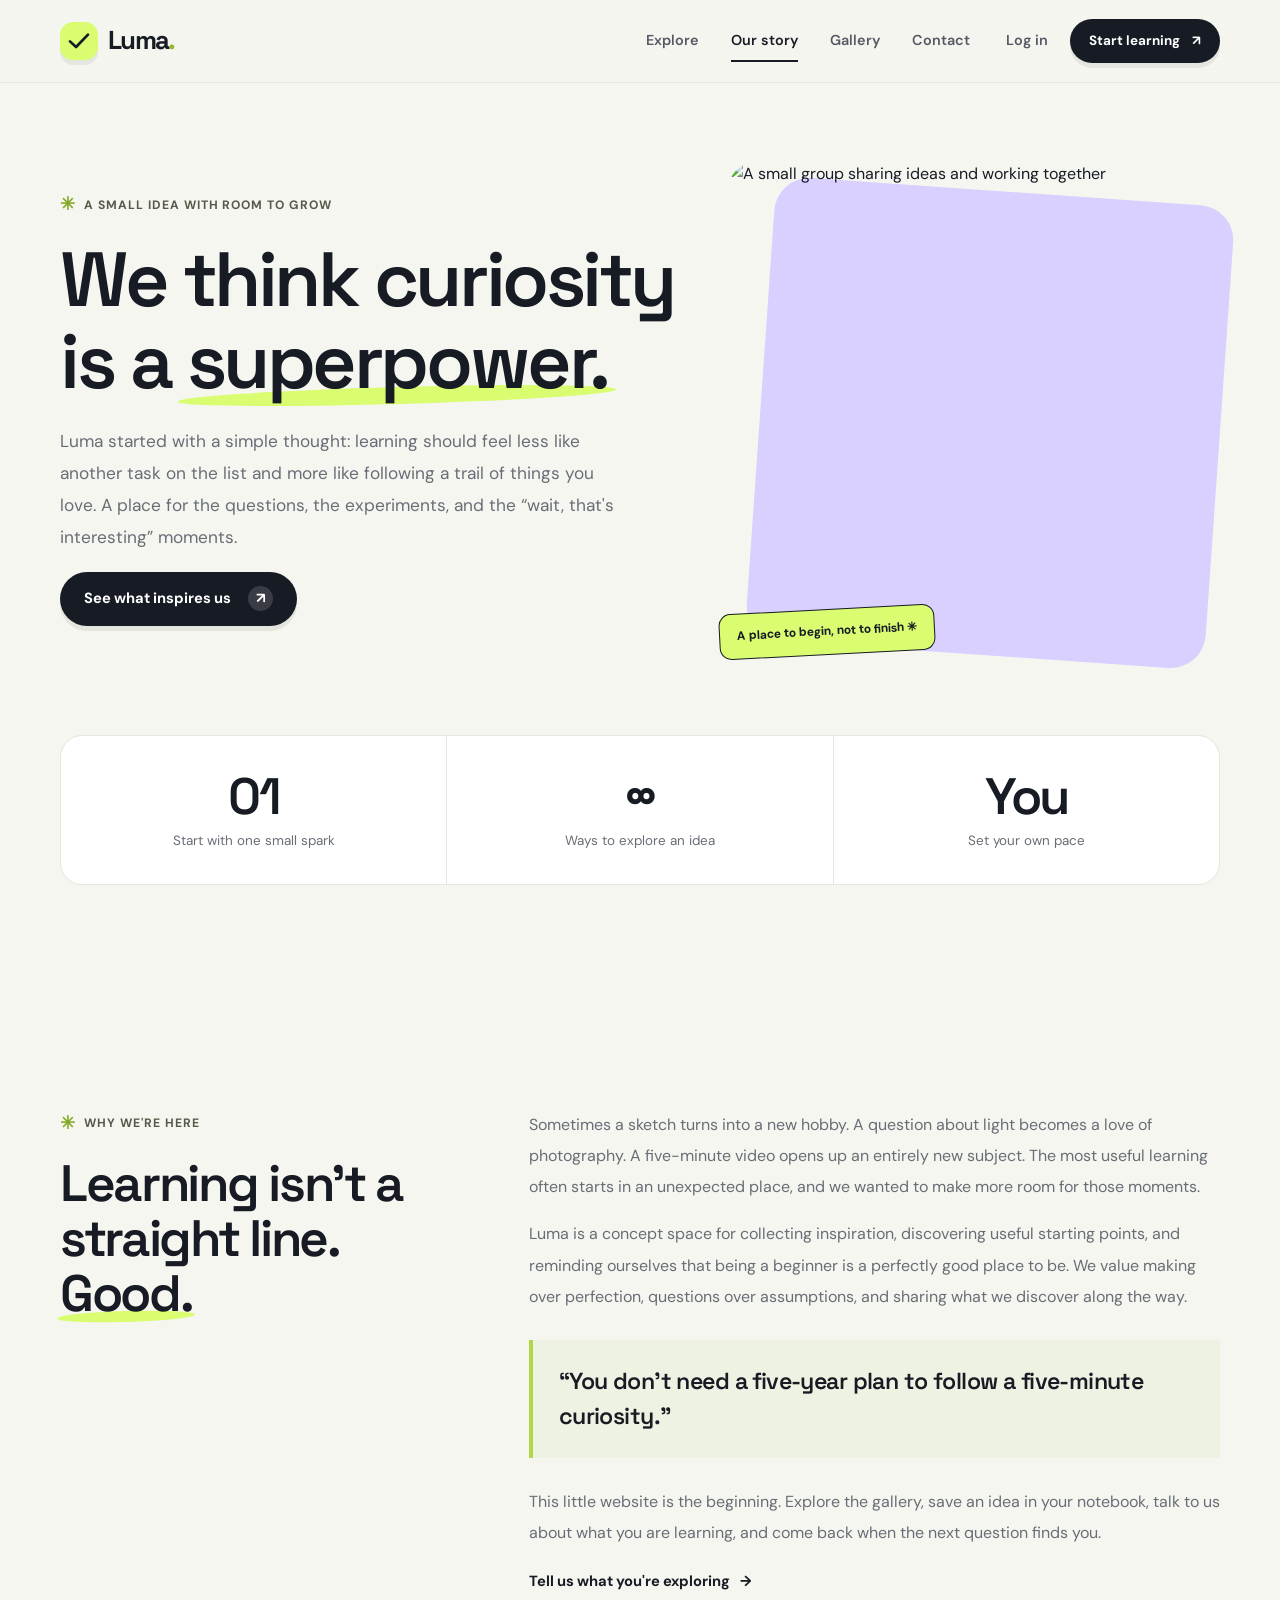
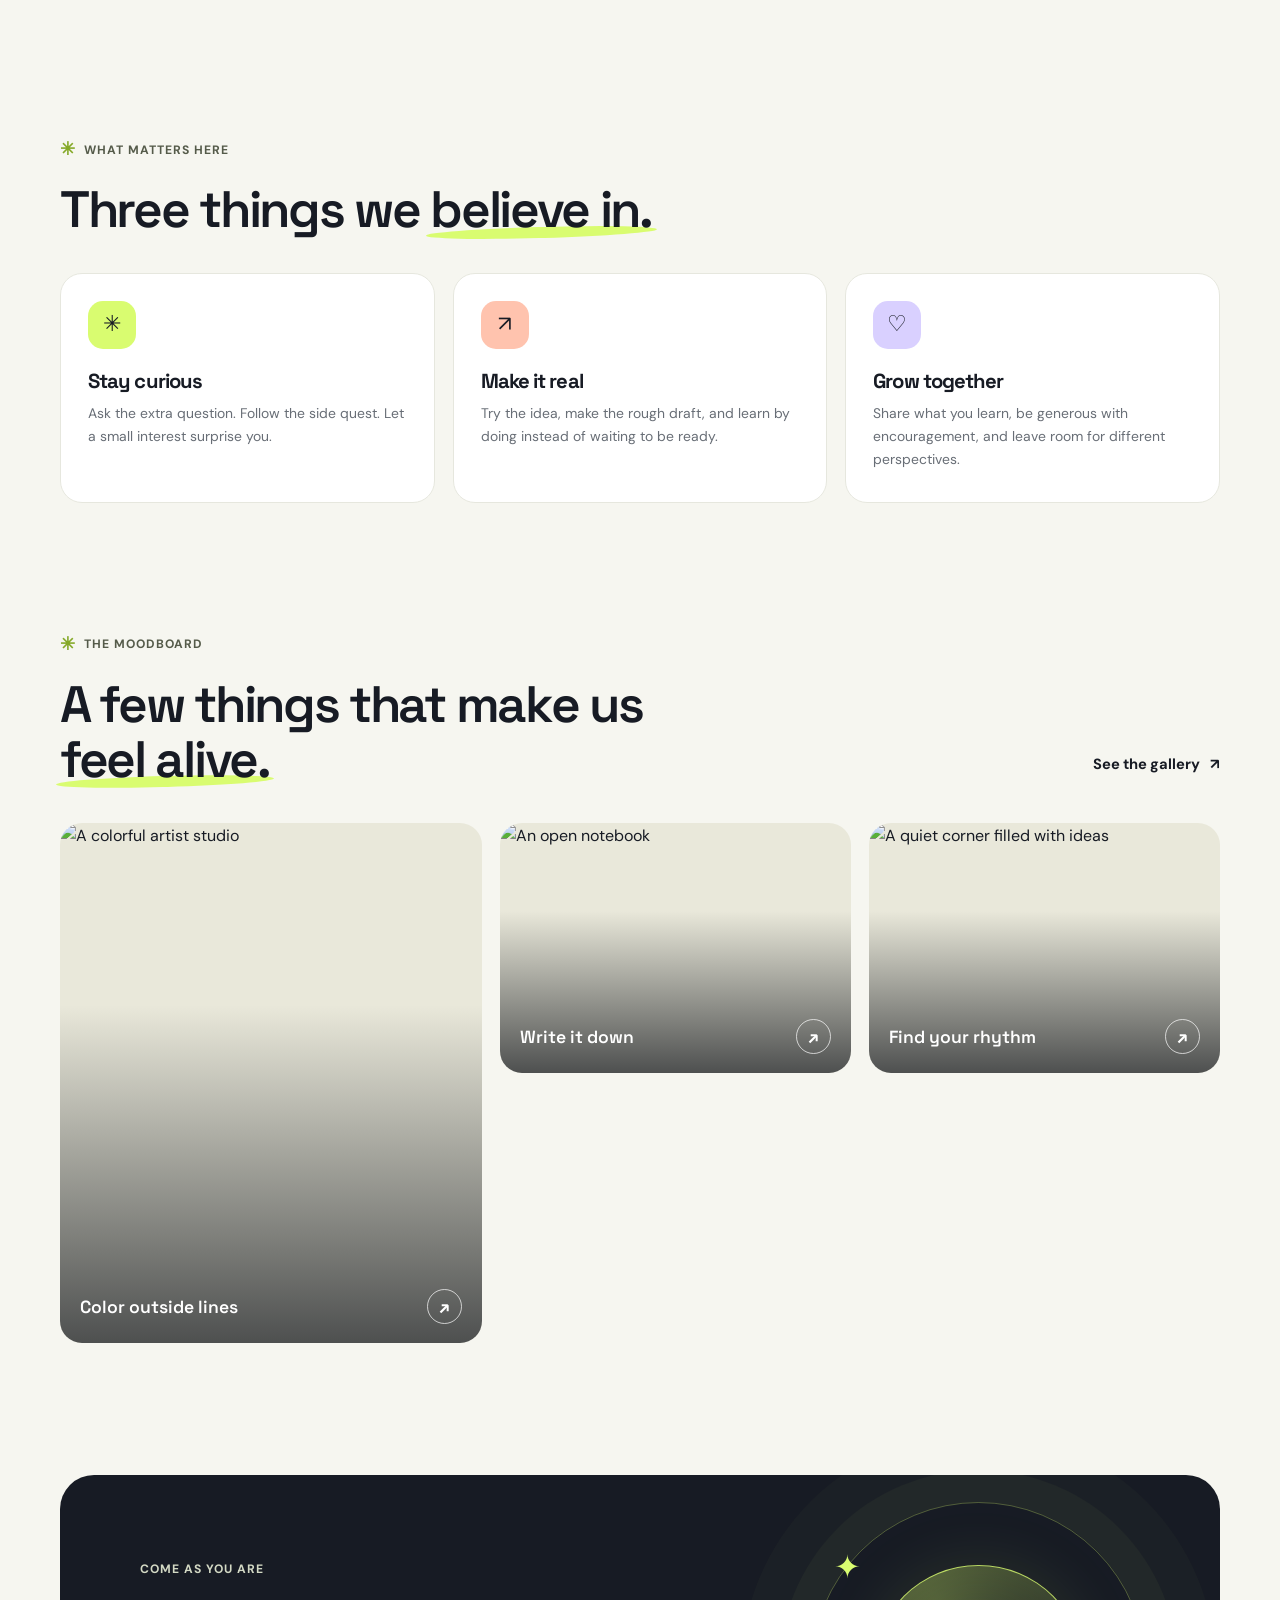
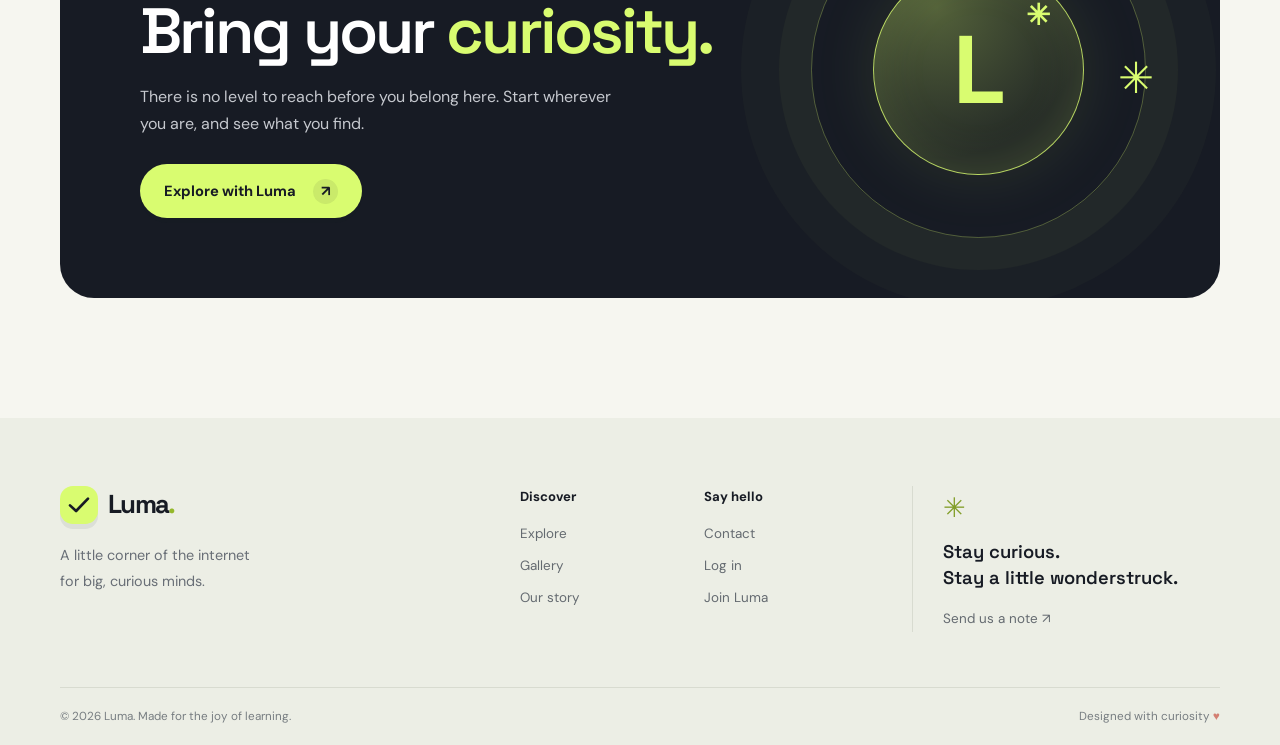
==== about.html @ 73584ec6 "Build responsive Luma creative learning website" ====
<!doctype html>
<html lang="en">
<head><meta charset="utf-8">
  <meta name="viewport" content="width=device-width, initial-scale=1">
  <meta name="theme-color" content="#f6f6f0">
  <meta name="description" content="Meet Luma, a friendly corner of the internet built around curiosity, creativity, and learning at your own pace.">
  <title>Our story · Luma</title>
  <link rel="icon" type="image/svg+xml" href="data:image/svg+xml,%3Csvg xmlns='http://www.w3.org/2000/svg' viewBox='0 0 64 64'%3E%3Crect width='64' height='64' rx='20' fill='%23d9fc70'/%3E%3Cpath d='M17 32 27 42 48 21' fill='none' stroke='%23171b24' stroke-width='7' stroke-linecap='round' stroke-linejoin='round'/%3E%3C/svg%3E">
  <link rel="preconnect" href="https://fonts.googleapis.com">
  <link rel="preconnect" href="https://fonts.gstatic.com" crossorigin>
  <link href="https://fonts.googleapis.com/css2?family=DM+Sans:wght@400;500;600;700&family=Space+Grotesk:wght@400;500;600;700&display=swap" rel="stylesheet">
  <link rel="stylesheet" href="style.css"></head>
<body class="page-about">
<a class="skip-link" href="#main">Skip to content</a>
  <header class="site-header"><div class="container nav-wrap">
    <a class="brand" href="index.html" aria-label="Luma home"><span class="brand-symbol" aria-hidden="true"><svg viewBox="0 0 40 40"><path d="M8 20.5 16.1 28 32 11.5" /></svg></span><span>Luma<span class="brand-period">.</span></span></a>
    <nav class="main-nav" aria-label="Main navigation">
      <a href="index.html">Explore</a><a href="about.html" aria-current="page">Our story</a><a href="gallery.html">Gallery</a><a href="contact.html">Contact</a>
    </nav>
    <div class="nav-actions"><a class="nav-login" href="login.html">Log in</a><a class="button button-dark button-small" href="signup.html">Start learning <span aria-hidden="true">↗</span></a></div>
    <details class="mobile-menu"><summary aria-label="Open navigation menu"><span></span><span></span></summary><nav aria-label="Mobile navigation"><a href="index.html">Explore</a><a href="about.html">Our story</a><a href="gallery.html">Gallery</a><a href="contact.html">Contact</a><a href="login.html">Log in</a><a href="signup.html">Start learning ↗</a></nav></details>
  </div></header>
<main id="main">
  <section class="container about-hero">
    <div class="about-hero-copy">
      <div class="eyebrow"><span class="eyebrow-spark">✳</span> A small idea with room to grow</div>
      <h1>We think curiosity is a <span class="marker-text">superpower.</span></h1>
      <p>Luma started with a simple thought: learning should feel less like another task on the list and more like following a trail of things you love. A place for the questions, the experiments, and the “wait, that's interesting” moments.</p>
      <a class="button button-dark" href="gallery.html">See what inspires us <span class="button-arrow" aria-hidden="true">↗</span></a>
    </div>
    <div class="about-image-wrap"><img src="https://images.unsplash.com/photo-1521737711867-e3b97375f902?auto=format&fit=crop&w=1100&q=85" alt="A small group sharing ideas and working together" fetchpriority="high"><span class="about-photo-label">A place to begin, not to finish ✳</span></div>
  </section>

  <section class="container section" style="padding-top:0">
    <div class="stats-strip scroll-reveal"><div class="stat-item"><strong>01</strong><span>Start with one small spark</span></div><div class="stat-item"><strong>∞</strong><span>Ways to explore an idea</span></div><div class="stat-item"><strong>You</strong><span>Set your own pace</span></div></div>
  </section>

  <section class="section container">
    <div class="story-layout scroll-reveal">
      <div><div class="eyebrow"><span class="eyebrow-spark">✳</span> Why we're here</div><h2>Learning isn't a straight line. <span class="marker-text">Good.</span></h2></div>
      <div class="story-copy">
        <p>Sometimes a sketch turns into a new hobby. A question about light becomes a love of photography. A five-minute video opens up an entirely new subject. The most useful learning often starts in an unexpected place, and we wanted to make more room for those moments.</p>
        <p>Luma is a concept space for collecting inspiration, discovering useful starting points, and reminding ourselves that being a beginner is a perfectly good place to be. We value making over perfection, questions over assumptions, and sharing what we discover along the way.</p>
        <div class="story-pullquote">“You don't need a five-year plan to follow a five-minute curiosity.”</div>
        <p>This little website is the beginning. Explore the gallery, save an idea in your notebook, talk to us about what you are learning, and come back when the next question finds you.</p>
        <a class="text-link" href="contact.html">Tell us what you're exploring <span aria-hidden="true">→</span></a>
      </div>
    </div>
  </section>

  <section class="section container" style="padding-top:25px">
    <div class="section-heading"><div><div class="eyebrow"><span class="eyebrow-spark">✳</span> What matters here</div><h2>Three things we <span class="marker-text">believe in.</span></h2></div></div>
    <div class="values-grid">
      <article class="value-card scroll-reveal"><span class="value-icon">✳</span><h3>Stay curious</h3><p>Ask the extra question. Follow the side quest. Let a small interest surprise you.</p></article>
      <article class="value-card scroll-reveal"><span class="value-icon">↗</span><h3>Make it real</h3><p>Try the idea, make the rough draft, and learn by doing instead of waiting to be ready.</p></article>
      <article class="value-card scroll-reveal"><span class="value-icon">♡</span><h3>Grow together</h3><p>Share what you learn, be generous with encouragement, and leave room for different perspectives.</p></article>
    </div>
  </section>

  <section class="section container" style="padding-top:15px">
    <div class="section-heading"><div><div class="eyebrow"><span class="eyebrow-spark">✳</span> The moodboard</div><h2>A few things that make us <span class="marker-text">feel alive.</span></h2></div><a class="text-link heading-link" href="gallery.html">See the gallery <span aria-hidden="true">↗</span></a></div>
    <div class="mini-gallery"><a href="gallery.html#visual-stories" class="mini-tile mini-tile-tall"><img src="https://images.unsplash.com/photo-1513364776144-60967b0f800f?auto=format&fit=crop&w=850&q=85" alt="A colorful artist studio" loading="lazy"><span>Color outside lines <b>↗</b></span></a><a href="gallery.html#little-lessons" class="mini-tile"><img src="https://images.unsplash.com/photo-1455390582262-044c005cc2df?auto=format&fit=crop&w=700&q=85" alt="An open notebook" loading="lazy"><span>Write it down <b>↗</b></span></a><a href="gallery.html#make-something" class="mini-tile"><img src="https://images.unsplash.com/photo-1494438639946-1ebd1d20bf85?auto=format&fit=crop&w=700&q=85" alt="A quiet corner filled with ideas" loading="lazy"><span>Find your rhythm <b>↗</b></span></a></div>
  </section>
  <section class="container cta-section"><div class="cta-panel"><div class="cta-content"><div class="eyebrow eyebrow-light">Come as you are</div><h2>Bring your <em>curiosity.</em></h2><p>There is no level to reach before you belong here. Start wherever you are, and see what you find.</p><a class="button button-lime" href="signup.html">Explore with Luma <span class="button-arrow" aria-hidden="true">↗</span></a></div><div class="cta-art" aria-hidden="true"><div class="cta-ring"></div><div class="cta-orb">L<span>✳</span></div><span class="cta-spark cta-spark-one">✦</span><span class="cta-spark cta-spark-two">✳</span></div></div></section>
</main>
<footer class="site-footer"><div class="container footer-top">
    <div class="footer-brand-block"><a class="brand brand-footer" href="index.html"><span class="brand-symbol" aria-hidden="true"><svg viewBox="0 0 40 40"><path d="M8 20.5 16.1 28 32 11.5" /></svg></span><span>Luma<span class="brand-period">.</span></span></a><p>A little corner of the internet<br>for big, curious minds.</p></div>
    <div class="footer-links"><div><strong>Discover</strong><a href="index.html">Explore</a><a href="gallery.html">Gallery</a><a href="about.html">Our story</a></div><div><strong>Say hello</strong><a href="contact.html">Contact</a><a href="login.html">Log in</a><a href="signup.html">Join Luma</a></div></div>
    <div class="footer-note"><span class="footer-flower">✳</span><p>Stay curious.<br>Stay a little wonderstruck.</p><a href="contact.html" class="footer-email">Send us a note ↗</a></div>
  </div><div class="container footer-bottom"><span>© 2026 Luma. Made for the joy of learning.</span><span>Designed with curiosity <span class="heart">♥</span></span></div></footer>
</body>
</html>
---- style.css ----
/* LUMA · A bright little learning space
   Built with HTML and CSS only. Images and video load from external URLs. */
:root {
  --ink: #171b24;
  --muted: #686e76;
  --paper: #f6f6f0;
  --white: #fff;
  --line: #e6e7de;
  --lime: #d9fc70;
  --peach: #ffc3ae;
  --lavender: #d9d0ff;
  --blue: #c5e4ff;
  --radius: 26px;
  --shadow: 0 20px 60px rgba(25, 31, 37, .09);
}
* { box-sizing: border-box; }
html { scroll-behavior: smooth; scroll-padding-top: 100px; }
body { margin: 0; background: var(--paper); color: var(--ink); font-family: "DM Sans", Arial, sans-serif; font-size: 16px; line-height: 1.65; -webkit-font-smoothing: antialiased; }
img, video, iframe { max-width: 100%; display: block; }
img { height: auto; }
a { color: inherit; text-decoration: none; }
button, input, select, textarea { font: inherit; }
button, a, summary, input, textarea, select { -webkit-tap-highlight-color: transparent; }
::selection { background: var(--lime); color: var(--ink); }
.container { width: min(1160px, calc(100% - 48px)); margin-inline: auto; }
.skip-link { position: fixed; z-index: 1000; top: 12px; left: 12px; padding: 10px 16px; border-radius: 12px; background: var(--lime); color: var(--ink); transform: translateY(-160%); }
.skip-link:focus { transform: translateY(0); }
h1, h2, h3, h4, p { margin-top: 0; }
h1, h2, h3, h4 { font-family: "Space Grotesk", "DM Sans", sans-serif; letter-spacing: -.045em; line-height: 1.08; }
h1 { font-size: clamp(3.2rem, 6vw, 5.7rem); font-weight: 600; }
h2 { font-size: clamp(2.3rem, 4vw, 3.6rem); font-weight: 600; }
h3 { font-size: 1.5rem; }
p { color: var(--muted); }
.site-header { z-index: 50; position: sticky; top: 0; background: rgba(246, 246, 240, .9); border-bottom: 1px solid rgba(225, 226, 218, .75); backdrop-filter: blur(18px); }
.nav-wrap { display: flex; align-items: center; gap: 36px; min-height: 82px; }
.brand { display: inline-flex; align-items: center; gap: 10px; flex-shrink: 0; font: 700 1.62rem/1 "Space Grotesk", sans-serif; letter-spacing: -.065em; }
.brand-symbol { width: 38px; height: 38px; display: grid; place-items: center; border-radius: 13px; background: var(--lime); box-shadow: 0 5px 0 rgba(23, 27, 36, .07); transition: transform .3s cubic-bezier(.2,.8,.2,1), border-radius .3s; }
.brand-symbol svg { width: 30px; height: 30px; fill: none; stroke: var(--ink); stroke-width: 3.6; stroke-linecap: round; stroke-linejoin: round; }
.brand:hover .brand-symbol { transform: rotate(-9deg) scale(1.08); border-radius: 50%; }
.brand-period { color: #94b82b; }
.main-nav { display: flex; align-items: center; gap: clamp(18px, 2.5vw, 32px); margin-left: auto; }
.main-nav a, .nav-login { position: relative; color: #545963; font-size: .9rem; font-weight: 600; transition: color .2s ease; }
.main-nav a::after { content: ""; position: absolute; bottom: -9px; left: 0; width: 100%; height: 2px; background: var(--ink); transform: scaleX(0); transform-origin: right; transition: transform .25s ease; }
.main-nav a:hover, .main-nav a[aria-current="page"], .nav-login:hover { color: var(--ink); }
.main-nav a:hover::after, .main-nav a[aria-current="page"]::after { transform: scaleX(1); transform-origin: left; }
.nav-actions { display: flex; align-items: center; gap: 22px; }
.button { display: inline-flex; justify-content: center; align-items: center; gap: 17px; min-height: 54px; padding: 0 23px; border: 1px solid transparent; border-radius: 100px; background: var(--ink); color: var(--white); font-weight: 700; font-size: .92rem; box-shadow: 0 5px 0 rgba(23, 27, 36, .08); transition: transform .22s ease, box-shadow .22s ease, background .22s ease, color .22s ease; }
.button:hover { transform: translateY(-4px); box-shadow: 0 10px 22px rgba(23, 27, 36, .16); }
.button:active { transform: translateY(2px) scale(.975); box-shadow: 0 1px 0 rgba(23, 27, 36, .12); }
.button:focus-visible, a:focus-visible, summary:focus-visible { outline: 3px solid #719321; outline-offset: 4px; }
.button-small { min-height: 44px; padding: 0 18px; gap: 12px; font-size: .84rem; }
.button-arrow { display: inline-grid; place-items: center; width: 25px; height: 25px; border-radius: 50%; background: rgba(255,255,255,.15); transition: transform .25s ease; }
.button:hover .button-arrow, .button:hover > span:last-child { transform: translate(3px, -2px); }
.button-lime { background: var(--lime); color: var(--ink); }
.button-lime .button-arrow { background: rgba(23,27,36,.08); }
.button-light { background: var(--white); color: var(--ink); }
.text-link { display: inline-flex; align-items: center; gap: 10px; padding: 5px 0; font-weight: 700; font-size: .92rem; }
.text-link span { display: inline-block; transition: transform .2s ease; }
.text-link:hover span { transform: translateX(5px); }
.mobile-menu { display: none; margin-left: auto; position: relative; }
.mobile-menu summary { list-style: none; cursor: pointer; width: 44px; height: 44px; display: grid; align-content: center; justify-items: center; gap: 6px; border: 1px solid var(--line); border-radius: 50%; }
.mobile-menu summary::-webkit-details-marker { display: none; }
.mobile-menu summary span { width: 17px; height: 2px; border-radius: 2px; background: var(--ink); transition: transform .2s; }
.mobile-menu[open] summary span:first-child { transform: translateY(4px) rotate(45deg); }
.mobile-menu[open] summary span:last-child { transform: translateY(-4px) rotate(-45deg); }
.mobile-menu > nav { position: absolute; right: 0; top: 54px; width: 220px; padding: 14px; display: grid; gap: 3px; border: 1px solid var(--line); border-radius: 18px; background: var(--white); box-shadow: var(--shadow); }
.mobile-menu > nav a { padding: 10px 12px; border-radius: 10px; font-weight: 600; }
.mobile-menu > nav a:hover { background: var(--paper); }
.eyebrow { display: inline-flex; align-items: center; gap: 8px; margin-bottom: 18px; color: #555b4a; font-size: .76rem; font-weight: 700; letter-spacing: .08em; text-transform: uppercase; }
.eyebrow-spark { color: #85a928; font-size: 1.1rem; }
.marker-text { position: relative; z-index: 0; white-space: nowrap; }
.marker-text::after { content: ""; z-index: -1; position: absolute; height: .22em; left: -2%; right: -2%; bottom: .08em; background: var(--lime); border-radius: 100%; transform: rotate(-1.6deg); }
.hero { min-height: 620px; padding-block: 68px 80px; display: grid; grid-template-columns: 1fr .95fr; align-items: center; gap: 44px; }
.hero-copy { position: relative; z-index: 2; padding-block: 22px; }
.hero h1 { max-width: 690px; margin-bottom: 22px; }
.hero-description { max-width: 520px; margin-bottom: 27px; font-size: 1.1rem; line-height: 1.8; }
.hero-actions { display: flex; align-items: center; flex-wrap: wrap; gap: 25px; }
.social-proof { display: flex; align-items: center; gap: 14px; margin-top: 42px; }
.avatar-stack { display: flex; align-items: center; padding-left: 4px; }
.avatar-stack img, .avatar-plus { width: 36px; height: 36px; margin-left: -4px; border: 3px solid var(--paper); border-radius: 50%; object-fit: cover; }
.avatar-plus { display: grid; place-items: center; background: var(--lavender); color: var(--ink); font-size: 1.2rem; font-weight: 700; }
.social-proof strong, .social-proof span:not(.avatar-plus) { display: block; }
.social-proof strong { font-size: .84rem; }
.social-proof div:last-child span { color: var(--muted); font-size: .76rem; }
.hero-visual { min-height: 520px; position: relative; isolation: isolate; }
.hero-visual::before { content: ""; position: absolute; inset: 8% 4% 6% 8%; background: #e9e8da; border-radius: 46% 54% 51% 49% / 48% 40% 60% 52%; transform: rotate(-9deg); z-index: -2; }
.hero-orbit { position: absolute; border: 1px solid rgba(23,27,36,.16); border-radius: 50%; z-index: -1; }
.orbit-one { inset: 7% 2% 3% 7%; transform: rotate(20deg); }
.orbit-two { inset: 15% 9% 10% 0; transform: rotate(-27deg); }
.hero-photo { overflow: hidden; position: absolute; border: 7px solid var(--white); box-shadow: 0 22px 55px rgba(20, 26, 35, .18); }
.hero-photo img { width: 100%; height: 100%; object-fit: cover; transition: transform .65s cubic-bezier(.2,.8,.2,1); }
.hero-photo:hover img { transform: scale(1.08) rotate(1deg); }
.hero-photo-main { width: 69%; height: 70%; right: 7%; top: 4%; border-radius: 48% 48% 22px 22px; transform: rotate(4deg); animation: float-photo 7s ease-in-out infinite; }
.hero-photo-small { width: 47%; height: 39%; left: 0; bottom: 4%; border-radius: 20px 20px 45% 20px; transform: rotate(-7deg); animation: float-photo 8s ease-in-out -2s infinite; }
.floating-note { position: absolute; z-index: 3; display: flex; align-items: center; gap: 11px; max-width: 230px; padding: 13px 16px; border: 2px solid var(--ink); border-radius: 15px; box-shadow: 5px 6px 0 var(--ink); animation: float-note 5s ease-in-out infinite; }
.floating-note strong, .floating-note small { display: block; }
.floating-note strong { font-size: .83rem; }
.floating-note small { font-size: .68rem; line-height: 1.35; }
.note-icon { display: grid; place-items: center; flex: 0 0 35px; height: 35px; border-radius: 10px; background: rgba(23,27,36,.09); font-size: 1.2rem; }
.note-yellow { background: var(--lime); right: -1%; top: 24%; }
.note-lilac { background: var(--lavender); left: 3%; top: 40%; animation-delay: -2.2s; }
.hero-sticker { position: absolute; right: 2%; bottom: 0; display: grid; place-items: center; width: 108px; height: 108px; padding: 12px; background: var(--peach); border: 2px solid var(--ink); border-radius: 48% 52% 42% 58% / 50% 43% 57% 50%; text-align: center; font: 700 .73rem/1.25 "Space Grotesk", sans-serif; transform: rotate(10deg); animation: sticker-wiggle 6s ease-in-out infinite; }
.hero-sticker span { font-size: 1.5rem; }
.ticker { overflow: hidden; border-block: 1px solid var(--ink); background: var(--lime); transform: rotate(-1.2deg) scale(1.02); }
.ticker-track { width: max-content; display: flex; animation: marquee 32s linear infinite; }
.ticker:hover .ticker-track { animation-play-state: paused; }
.ticker-group { display: flex; align-items: center; gap: 32px; padding: 17px 16px; font: 700 .78rem "Space Grotesk", sans-serif; letter-spacing: .08em; white-space: nowrap; }
.ticker-group i { font-style: normal; font-size: 1.1rem; }
.section { padding-block: 112px; }
.section-heading { display: flex; justify-content: space-between; align-items: end; gap: 28px; }
.section-heading h2 { margin-bottom: 0; max-width: 730px; }
.heading-link { flex-shrink: 0; margin-bottom: 6px; }
.section-intro { max-width: 590px; margin: 22px 0 35px; font-size: 1rem; }
.course-grid { display: grid; grid-template-columns: repeat(3, 1fr); gap: 22px; align-items: stretch; }
.course-card { display: flex; flex-direction: column; overflow: hidden; border: 1px solid #e5e5dc; border-radius: var(--radius); background: #fff; box-shadow: 0 8px 28px rgba(23,27,36,.03); transition: transform .3s cubic-bezier(.2,.8,.2,1), box-shadow .3s ease, border-color .3s ease; }
.course-card:hover { transform: translateY(-9px) rotate(-.5deg); box-shadow: var(--shadow); border-color: #cdd1c0; }
.course-card:active { transform: translateY(-2px) scale(.99); }
.course-image { height: 240px; position: relative; overflow: hidden; }
.course-image img { width: 100%; height: 100%; object-fit: cover; transition: transform .65s cubic-bezier(.2,.8,.2,1); }
.course-card:hover .course-image img { transform: scale(1.07); }
.image-number { position: absolute; left: 16px; top: 16px; padding: 7px 10px; border: 1px solid rgba(23,27,36,.12); border-radius: 100px; background: rgba(255,255,255,.9); font-size: .65rem; font-weight: 700; letter-spacing: .07em; }
.round-arrow { position: absolute; right: 15px; bottom: 15px; width: 42px; height: 42px; display: grid; place-items: center; border: 1px solid rgba(23,27,36,.12); border-radius: 50%; background: var(--white); font-size: 1.15rem; transition: transform .3s ease, background .3s; }
.course-card:hover .round-arrow { transform: rotate(45deg); background: var(--lime); }
.course-info { display: flex; flex-direction: column; flex: 1; padding: 23px 23px 19px; }
.card-kicker { margin-bottom: 9px; color: #788e31; font-size: .69rem; font-weight: 700; letter-spacing: .1em; }
.course-info h3 { max-width: 290px; margin-bottom: 12px; }
.course-info p { margin-bottom: 23px; font-size: .88rem; line-height: 1.7; }
.card-bottom { display: flex; align-items: center; gap: 11px; margin-top: auto; color: #777c82; font-size: .75rem; }
.card-line { height: 1px; flex: 1; background: #e7e7df; }
.feature-section { display: grid; grid-template-columns: 1fr .9fr; align-items: center; gap: clamp(40px, 7vw, 100px); padding-top: 20px; }
.feature-image-wrap { position: relative; padding: 0 26px 30px 0; }
.feature-image-wrap::after { content: ""; position: absolute; z-index: -1; inset: 38px 0 0 38px; border-radius: 32px; background: var(--peach); transform: rotate(3deg); }
.feature-image { width: 100%; height: 520px; object-fit: cover; border-radius: 32px; }
.feature-note { display: flex; align-items: center; gap: 12px; position: absolute; right: -6px; bottom: 2px; padding: 15px 20px; border: 1.5px solid var(--ink); border-radius: 17px; background: var(--white); box-shadow: 5px 5px 0 var(--ink); transform: rotate(-2deg); }
.feature-note-star { width: 38px; height: 38px; display: grid; place-items: center; border-radius: 50%; background: var(--lime); font-size: 1.3rem; }
.feature-note strong, .feature-note span:last-child { display: block; }
.feature-note strong { font-size: .9rem; }
.feature-note div span { color: var(--muted); font-size: .74rem; }
.feature-copy h2 { margin-bottom: 22px; }
.feature-copy > p { margin-bottom: 24px; font-size: 1.02rem; line-height: 1.85; }
.check-list { display: grid; gap: 14px; margin: 0 0 30px; padding: 0; list-style: none; }
.check-list li { display: flex; align-items: center; gap: 12px; color: #424851; font-size: .92rem; }
.check-list li span { width: 25px; height: 25px; display: grid; place-items: center; flex-shrink: 0; border-radius: 50%; background: var(--lime); color: var(--ink); font-weight: 700; font-size: .75rem; }
.quote-section { overflow: hidden; position: relative; background: var(--lavender); }
.quote-inner { position: relative; padding-block: 95px; text-align: center; }
.quote-mark { display: inline-block; height: 52px; color: #8b7ed4; font: 700 6rem/.9 Georgia, serif; }
.quote-inner > p { max-width: 810px; margin: 22px auto 28px; color: var(--ink); font: 600 clamp(2rem, 4vw, 3.35rem)/1.2 "Space Grotesk", sans-serif; letter-spacing: -.04em; }
.quote-credit { display: flex; align-items: center; justify-content: center; gap: 10px; text-align: left; }
.quote-avatar { width: 40px; height: 40px; display: grid; place-items: center; border-radius: 50%; background: var(--lime); font: 700 1.1rem "Space Grotesk", sans-serif; }
.quote-credit strong, .quote-credit small { display: block; }
.quote-credit strong { font-size: .83rem; }
.quote-credit small { color: #65616f; font-size: .73rem; }
.quote-spark { position: absolute; color: rgba(23,27,36,.15); font-size: 6rem; }
.quote-spark-a { top: 30px; left: 6%; transform: rotate(14deg); }
.quote-spark-b { right: 8%; bottom: 23px; font-size: 4rem; }
.mini-gallery { display: grid; grid-template-columns: 1.2fr 1fr 1fr; gap: 18px; margin-top: 36px; }
.mini-tile { position: relative; min-height: 250px; overflow: hidden; border-radius: 22px; background: #e9e8da; }
.mini-tile-tall { grid-row: span 2; min-height: 520px; }
.mini-tile img { width: 100%; height: 100%; position: absolute; inset: 0; object-fit: cover; transition: transform .65s cubic-bezier(.2,.8,.2,1); }
.mini-tile::after { content: ""; position: absolute; inset: 35% 0 0; background: linear-gradient(transparent, rgba(18,21,26,.72)); }
.mini-tile:hover img { transform: scale(1.08); }
.mini-tile span { position: absolute; z-index: 1; left: 20px; right: 20px; bottom: 19px; display: flex; justify-content: space-between; align-items: center; color: var(--white); font: 600 1.1rem "Space Grotesk", sans-serif; }
.mini-tile b { width: 35px; height: 35px; display: grid; place-items: center; border: 1px solid rgba(255,255,255,.7); border-radius: 50%; transition: transform .25s, background .25s; }
.mini-tile:hover b { transform: rotate(45deg); background: var(--lime); color: var(--ink); border-color: var(--lime); }
.cta-section { padding-block: 20px 120px; }
.cta-panel { position: relative; isolation: isolate; overflow: hidden; min-height: 390px; display: flex; align-items: center; padding: clamp(34px, 7vw, 80px); border-radius: 34px; background: var(--ink); color: var(--white); }
.cta-content { position: relative; z-index: 2; max-width: 630px; }
.eyebrow-light { color: #d3d9c4; }
.cta-content h2 { margin-bottom: 18px; font-size: clamp(2.6rem, 5vw, 4.2rem); }
.cta-content h2 em { color: var(--lime); font-style: normal; }
.cta-content p { max-width: 480px; margin-bottom: 27px; color: #c5c8ce; }
.cta-doodle { position: absolute; top: 26px; left: 35%; color: rgba(217,252,112,.23); font-size: 3.8rem; animation: spin-slow 18s linear infinite; }
.cta-art { position: absolute; z-index: -1; width: 390px; height: 390px; right: 4%; top: 0; }
.cta-ring { position: absolute; inset: 7%; border: 1px solid rgba(217,252,112,.3); border-radius: 50%; box-shadow: 0 0 0 32px rgba(217,252,112,.035), 0 0 0 70px rgba(217,252,112,.025); animation: spin-slow 35s linear infinite; }
.cta-orb { position: absolute; inset: 23%; display: grid; place-items: center; border: 1px solid rgba(217,252,112,.8); border-radius: 50%; background: radial-gradient(circle at 30% 20%, #53613a, #252b27 68%); color: var(--lime); font: 700 6rem "Space Grotesk", sans-serif; box-shadow: inset 0 0 50px rgba(217,252,112,.14), 0 0 65px rgba(217,252,112,.1); animation: float-photo 8s ease-in-out infinite; }
.cta-orb span { position: absolute; top: 15%; right: 16%; font-size: 1.8rem; }
.cta-spark { position: absolute; color: var(--lime); animation: float-note 4s ease-in-out infinite; }
.cta-spark-one { left: 13%; top: 17%; font-size: 2rem; }
.cta-spark-two { right: 5%; top: 43%; font-size: 2.7rem; animation-delay: -1.5s; }
.cta-spark-three { left: 20%; bottom: 18%; font-size: 2.4rem; animation-delay: -2.5s; }
.site-footer { padding-top: 68px; background: #eceee5; }
.footer-top { display: grid; grid-template-columns: 1.2fr 1fr .9fr; gap: 50px; padding-bottom: 55px; }
.brand-footer { margin-bottom: 19px; }
.footer-brand-block p { font-size: .9rem; line-height: 1.8; }
.footer-links { display: grid; grid-template-columns: 1fr 1fr; gap: 25px; }
.footer-links div { display: flex; flex-direction: column; align-items: flex-start; gap: 10px; }
.footer-links strong { margin-bottom: 5px; font-size: .82rem; }
.footer-links a, .footer-email { color: #646a70; font-size: .84rem; transition: color .2s, transform .2s; }
.footer-links a:hover, .footer-email:hover { color: var(--ink); transform: translateX(3px); }
.footer-note { position: relative; padding-left: 30px; border-left: 1px solid #d8dbd0; }
.footer-flower { color: #829e29; font-size: 1.7rem; }
.footer-note p { margin: 8px 0 15px; color: var(--ink); font: 600 1.15rem/1.4 "Space Grotesk", sans-serif; }
.footer-bottom { display: flex; justify-content: space-between; gap: 20px; padding-block: 19px; border-top: 1px solid #d8dbd0; color: #777d81; font-size: .73rem; }
.heart { color: #d37f72; }
.page-hero { position: relative; overflow: hidden; padding-block: 86px 75px; }
.page-hero h1 { max-width: 900px; margin-bottom: 22px; font-size: clamp(3.3rem, 6.5vw, 5.8rem); }
.page-hero p { max-width: 670px; font-size: 1.1rem; line-height: 1.8; }
.page-hero .hero-decoration { position: absolute; right: 4%; top: 24%; color: #d5e7a5; font-size: 8rem; opacity: .8; animation: spin-slow 25s linear infinite; }
.about-hero { display: grid; grid-template-columns: 1fr .8fr; align-items: center; gap: 50px; padding-block: 78px 80px; }
.about-hero h1 { margin-bottom: 23px; }
.about-hero-copy p { max-width: 560px; font-size: 1.08rem; line-height: 1.85; }
.about-image-wrap { position: relative; padding: 0 22px 24px 0; }
.about-image-wrap::after { content: ""; position: absolute; inset: 30px 0 0 33px; z-index: -1; border-radius: 35px; background: var(--lavender); transform: rotate(4deg); }
.about-image-wrap img { width: 100%; height: 470px; object-fit: cover; border-radius: 32px; }
.about-photo-label { position: absolute; bottom: 0; left: -8px; padding: 12px 17px; border: 1.5px solid var(--ink); border-radius: 12px; background: var(--lime); color: var(--ink); font-size: .75rem; font-weight: 700; transform: rotate(-3deg); }
.stats-strip { display: grid; grid-template-columns: repeat(3,1fr); gap: 1px; overflow: hidden; border: 1px solid var(--line); border-radius: 22px; background: var(--line); }
.stat-item { padding: 30px; background: var(--white); text-align: center; }
.stat-item strong { display: block; font: 600 clamp(2rem,4vw,3.2rem)/1.2 "Space Grotesk",sans-serif; letter-spacing: -.05em; }
.stat-item span { color: var(--muted); font-size: .84rem; }
.story-layout { display: grid; grid-template-columns: .72fr 1.28fr; gap: 80px; align-items: start; }
.story-layout h2 { position: sticky; top: 125px; }
.story-copy p { font-size: 1rem; line-height: 1.95; }
.story-pullquote { margin: 28px 0; padding: 24px 26px; border-left: 4px solid #b1d747; background: #eef2e2; color: var(--ink); font: 600 1.45rem/1.5 "Space Grotesk",sans-serif; letter-spacing: -.025em; }
.values-grid { display: grid; grid-template-columns: repeat(3,1fr); gap: 18px; margin-top: 35px; }
.value-card { min-height: 230px; padding: 27px; border: 1px solid var(--line); border-radius: 22px; background: #fff; transition: transform .25s, box-shadow .25s; }
.value-card:hover { transform: translateY(-7px); box-shadow: var(--shadow); }
.value-icon { display: grid; place-items: center; width: 48px; height: 48px; margin-bottom: 22px; border-radius: 15px; background: var(--lime); font-size: 1.35rem; }
.value-card:nth-child(2) .value-icon { background: var(--peach); }
.value-card:nth-child(3) .value-icon { background: var(--lavender); }
.value-card h3 { margin-bottom: 10px; font-size: 1.27rem; }
.value-card p { margin-bottom: 0; font-size: .87rem; }
.team-grid { display: grid; grid-template-columns: repeat(3,1fr); gap: 20px; margin-top: 35px; }
.team-card { overflow: hidden; border-radius: 22px; background: #fff; }
.team-card img { width: 100%; height: 290px; object-fit: cover; transition: transform .5s; }
.team-card:hover img { transform: scale(1.05); }
.team-card .team-info { padding: 20px; }
.team-info strong, .team-info span { display: block; }
.team-info strong { font: 600 1.2rem "Space Grotesk",sans-serif; }
.team-info span { color: var(--muted); font-size: .82rem; }
.gallery-hero { padding-bottom: 40px; }
.gallery-hero h1 { max-width: 760px; }
.gallery-toolbar { display: flex; flex-wrap: wrap; align-items: center; gap: 10px; margin: 5px 0 28px; }
.filter-chip { padding: 9px 16px; border: 1px solid #dddfd6; border-radius: 100px; background: transparent; color: #5f646a; font-size: .83rem; font-weight: 600; transition: background .2s, color .2s, transform .2s; }
.filter-chip:hover, .filter-chip:focus-visible { transform: translateY(-2px); background: var(--lime); color: var(--ink); border-color: var(--lime); }
.gallery-grid { display: grid; grid-template-columns: repeat(3, 1fr); gap: 20px; }
.gallery-card { align-self: start; overflow: hidden; border: 1px solid var(--line); border-radius: 24px; background: #fff; transition: transform .28s, box-shadow .28s; }
.gallery-card:hover { transform: translateY(-6px); box-shadow: var(--shadow); }
.gallery-card .gallery-media { position: relative; overflow: hidden; background: #e5e6de; }
.gallery-card img { width: 100%; height: 245px; object-fit: cover; transition: transform .55s; }
.gallery-card:hover img { transform: scale(1.06); }
.gallery-card video { width: 100%; height: 245px; object-fit: cover; background: #1b1d23; }
.gallery-caption { padding: 19px 20px 22px; }
.gallery-caption .card-kicker { display: block; margin-bottom: 7px; }
.gallery-caption h3 { margin-bottom: 8px; font-size: 1.25rem; }
.gallery-caption p { margin-bottom: 0; font-size: .84rem; }
.gallery-caption a { display: inline-block; margin-top: 12px; font-size: .82rem; font-weight: 700; }
.gallery-caption a:hover { text-decoration: underline; text-underline-offset: 4px; }
.gallery-wide { grid-column: span 2; }
.gallery-wide .gallery-media img { height: 330px; }
.gallery-video-layout { display: grid; grid-template-columns: 1fr 1fr; gap: 40px; align-items: center; margin-top: 90px; padding: 38px; border-radius: 28px; background: var(--lavender); }
.gallery-video-layout iframe { width: 100%; aspect-ratio: 16 / 9; border: 0; border-radius: 18px; box-shadow: 0 14px 35px rgba(23,27,36,.13); }
.gallery-video-layout h2 { margin-bottom: 17px; font-size: clamp(2rem,4vw,3rem); }
.gallery-video-layout p { line-height: 1.8; }
.gallery-video-layout .button { margin-top: 8px; }
.contact-hero { padding-bottom: 45px; }
.contact-layout { display: grid; grid-template-columns: .85fr 1.15fr; gap: clamp(35px, 7vw, 90px); align-items: start; padding-bottom: 100px; }
.contact-sidebar { padding: 15px 0; }
.contact-sidebar h2 { font-size: clamp(2rem,3.5vw,3rem); }
.contact-sidebar > p { line-height: 1.85; }
.contact-methods { display: grid; gap: 14px; margin-top: 28px; }
.contact-method { display: flex; align-items: center; gap: 14px; padding: 16px; border: 1px solid var(--line); border-radius: 17px; background: #fff; transition: transform .22s, border-color .22s; }
.contact-method:hover { transform: translateX(5px); border-color: #becb9b; }
.contact-method .method-icon { display: grid; place-items: center; width: 44px; height: 44px; border-radius: 14px; background: var(--lime); font-size: 1.2rem; }
.contact-method:nth-child(2) .method-icon { background: var(--peach); }
.contact-method strong, .contact-method small { display: block; }
.contact-method strong { font-size: .9rem; }
.contact-method small { color: var(--muted); font-size: .78rem; }
.contact-form, .auth-card { padding: clamp(26px,4vw,42px); border: 1px solid var(--line); border-radius: 26px; background: #fff; box-shadow: 0 14px 45px rgba(23,27,36,.045); }
.form-title { margin-bottom: 8px; font-size: 1.9rem; }
.form-subtitle { margin-bottom: 26px; font-size: .9rem; }
.form-grid { display: grid; grid-template-columns: 1fr 1fr; gap: 18px; }
.field { display: grid; gap: 7px; margin-bottom: 18px; }
.field label { color: #333843; font-size: .82rem; font-weight: 700; }
.field input, .field textarea, .field select { width: 100%; min-height: 50px; padding: 13px 15px; border: 1px solid #dfe1d8; border-radius: 12px; outline: none; background: #fbfbf8; color: var(--ink); transition: border .2s, box-shadow .2s, background .2s; }
.field textarea { min-height: 140px; resize: vertical; }
.field input:focus, .field textarea:focus, .field select:focus { border-color: #9fbe51; background: #fff; box-shadow: 0 0 0 4px rgba(217,252,112,.3); }
.field input::placeholder, .field textarea::placeholder { color: #9b9ea1; }
.field-full { grid-column: 1 / -1; }
.form-submit { width: 100%; border: 0; cursor: pointer; }
.form-note { margin: 15px 0 0; color: #81858a; font-size: .73rem; line-height: 1.6; }
.form-note a { text-decoration: underline; text-underline-offset: 3px; }
.faq-section { padding-block: 20px 110px; }
.faq-grid { display: grid; grid-template-columns: 1fr 1fr; gap: 14px; margin-top: 28px; }
.faq-grid details { padding: 19px 21px; border: 1px solid var(--line); border-radius: 15px; background: #fff; }
.faq-grid summary { position: relative; padding-right: 24px; cursor: pointer; list-style: none; font-size: .92rem; font-weight: 700; }
.faq-grid summary::-webkit-details-marker { display: none; }
.faq-grid summary::after { content: "+"; position: absolute; right: 0; top: -4px; font: 500 1.5rem "Space Grotesk",sans-serif; transition: transform .2s; }
.faq-grid details[open] summary::after { transform: rotate(45deg); }
.faq-grid details p { margin: 12px 0 0; font-size: .86rem; line-height: 1.75; }
.auth-main { display: grid; grid-template-columns: 1fr .9fr; align-items: stretch; gap: 55px; padding-block: 75px 100px; min-height: 680px; }
.auth-intro { padding: 25px 0; }
.auth-intro h1 { margin-bottom: 20px; font-size: clamp(3rem,5vw,4.6rem); }
.auth-intro > p { max-width: 470px; line-height: 1.85; }
.auth-art { position: relative; overflow: hidden; min-height: 230px; margin-top: 32px; border-radius: 27px; background: #dce9c5; }
.auth-art > img { width: 100%; height: 100%; min-height: 300px; position: absolute; inset: 0; object-fit: cover; mix-blend-mode: multiply; opacity: .8; transition: transform .7s; }
.auth-art:hover > img { transform: scale(1.06); }
.auth-art-label { position: absolute; left: 20px; bottom: 20px; padding: 11px 15px; border: 1px solid rgba(23,27,36,.15); border-radius: 12px; background: rgba(255,255,255,.91); font-size: .78rem; font-weight: 700; }
.auth-card { align-self: center; }
.auth-card h2 { margin-bottom: 10px; font-size: 2rem; }
.auth-card > p { margin-bottom: 24px; font-size: .9rem; }
.auth-card .button { width: 100%; border: 0; cursor: pointer; }
.auth-divider { display: flex; align-items: center; gap: 14px; margin: 21px 0; color: #a0a4a2; font-size: .72rem; }
.auth-divider::before, .auth-divider::after { content: ""; height: 1px; flex: 1; background: var(--line); }
.auth-bottom { margin: 19px 0 0; text-align: center; font-size: .82rem; }
.auth-bottom a { color: var(--ink); font-weight: 700; text-decoration: underline; text-underline-offset: 3px; }
.inline-check { display: flex; align-items: center; gap: 9px; margin: 0 0 20px; color: #666c73; font-size: .81rem; }
.inline-check input { width: 16px; height: 16px; accent-color: #9fbe51; }
.auth-topline { display: flex; justify-content: space-between; align-items: center; gap: 15px; margin-bottom: 22px; }
.auth-topline a { font-size: .8rem; font-weight: 700; }
.demo-note { padding: 11px 13px; border-radius: 10px; background: #f2f4ec; color: #686f5d; font-size: .75rem; line-height: 1.6; }
.scroll-reveal { animation: soft-in .8s ease both; }
@supports (animation-timeline: view()) {
  .scroll-reveal { animation: scroll-reveal linear both; animation-timeline: view(); animation-range: entry 0% entry 30%; }
}
@keyframes soft-in { from { opacity: 0; transform: translateY(18px); } to { opacity: 1; transform: translateY(0); } }
@keyframes scroll-reveal { from { opacity: .25; transform: translateY(28px) scale(.985); } to { opacity: 1; transform: translateY(0) scale(1); } }
@keyframes marquee { to { transform: translateX(-50%); } }
@keyframes float-photo { 0%,100% { translate: 0 0; } 50% { translate: 0 -10px; } }
@keyframes float-note { 0%,100% { translate: 0 0; } 50% { translate: 0 -8px; } }
@keyframes sticker-wiggle { 0%,90%,100% { rotate: 0deg; } 93% { rotate: 7deg; } 96% { rotate: -5deg; } }
@keyframes spin-slow { to { transform: rotate(360deg); } }
@media (max-width: 1050px) {
  .nav-wrap { gap: 22px; }
  .main-nav { gap: 18px; }
  .hero { gap: 10px; }
  .hero-visual { min-height: 450px; }
  .hero-photo-main { width: 72%; height: 68%; }
  .floating-note { max-width: 205px; padding: 11px 12px; }
  .course-image { height: 205px; }
  .cta-art { right: -8%; opacity: .75; }
  .auth-main { gap: 32px; }
}
@media (max-width: 820px) {
  .container { width: min(100% - 36px, 650px); }
  .nav-wrap { min-height: 72px; }
  .main-nav, .nav-actions { display: none; }
  .mobile-menu { display: block; }
  .hero { grid-template-columns: 1fr; padding-top: 55px; }
  .hero-copy { padding-bottom: 0; }
  .hero h1 { max-width: 650px; font-size: clamp(3.35rem, 11vw, 5.2rem); }
  .hero-visual { width: min(100%, 580px); min-height: 480px; margin-inline: auto; }
  .hero-photo-main { width: 67%; height: 70%; }
  .section { padding-block: 78px; }
  .course-grid { grid-template-columns: 1fr 1fr; }
  .course-card:last-child { grid-column: span 2; }
  .course-card:last-child .course-image { height: 260px; }
  .feature-section, .about-hero, .story-layout, .contact-layout, .auth-main { grid-template-columns: 1fr; }
  .feature-section { gap: 45px; padding-top: 0; }
  .feature-image { height: 410px; }
  .feature-copy { max-width: 620px; }
  .story-layout { gap: 25px; }
  .story-layout h2 { position: static; }
  .about-hero { gap: 32px; }
  .about-image-wrap { max-width: 580px; width: 100%; margin-inline: auto; }
  .about-image-wrap img { height: 390px; }
  .values-grid, .team-grid { grid-template-columns: 1fr 1fr; }
  .team-card:last-child { grid-column: span 2; }
  .team-card:last-child img { height: 350px; }
  .gallery-grid { grid-template-columns: 1fr 1fr; }
  .gallery-wide { grid-column: span 2; }
  .gallery-video-layout { grid-template-columns: 1fr; gap: 25px; }
  .contact-layout { gap: 32px; }
  .auth-main { gap: 25px; padding-top: 55px; }
  .auth-intro { padding-bottom: 0; }
  .auth-art { max-width: 580px; }
  .footer-top { grid-template-columns: 1fr 1fr; gap: 35px; }
  .footer-note { grid-column: span 2; padding: 20px 0 0; border-left: 0; border-top: 1px solid #d8dbd0; }
  .cta-art { right: -20%; opacity: .35; }
}
@media (max-width: 560px) {
  .container { width: calc(100% - 32px); }
  h1 { font-size: clamp(2.75rem, 13vw, 4rem); }
  h2 { font-size: clamp(2.1rem, 10vw, 3rem); }
  .brand { font-size: 1.48rem; }
  .brand-symbol { width: 35px; height: 35px; }
  .hero { padding-block: 42px 53px; }
  .hero-description { font-size: 1rem; }
  .hero-actions { align-items: flex-start; flex-direction: column; gap: 15px; }
  .social-proof { margin-top: 30px; }
  .hero-visual { min-height: 355px; margin-top: 10px; }
  .hero-photo { border-width: 5px; }
  .hero-photo-main { width: 70%; height: 68%; right: 5%; top: 4%; }
  .hero-photo-small { width: 48%; height: 39%; bottom: 2%; }
  .floating-note { max-width: 184px; gap: 7px; padding: 8px 10px; box-shadow: 3px 4px 0 var(--ink); }
  .floating-note strong { font-size: .72rem; }
  .floating-note small { font-size: .6rem; }
  .note-icon { flex-basis: 28px; height: 28px; font-size: 1rem; }
  .note-yellow { right: -1%; top: 20%; }
  .note-lilac { left: -1%; top: 42%; }
  .hero-sticker { width: 78px; height: 78px; right: -1%; font-size: .58rem; }
  .ticker-group { gap: 20px; padding: 14px 10px; font-size: .68rem; }
  .section { padding-block: 66px; }
  .section-heading { align-items: flex-start; flex-direction: column; gap: 15px; }
  .heading-link { margin: 0; }
  .section-intro { margin-top: 17px; }
  .course-grid { grid-template-columns: 1fr; gap: 16px; }
  .course-card:last-child { grid-column: auto; }
  .course-image, .course-card:last-child .course-image { height: 230px; }
  .course-info { padding: 20px; }
  .feature-section { gap: 38px; }
  .feature-image-wrap { padding: 0 12px 20px 0; }
  .feature-image { height: 330px; border-radius: 24px; }
  .feature-image-wrap::after { inset: 24px 0 0 23px; border-radius: 25px; }
  .feature-note { right: -5px; padding: 10px 12px; }
  .quote-inner { padding-block: 68px; }
  .quote-spark { font-size: 3.3rem; }
  .quote-inner > p { font-size: 2rem; }
  .mini-gallery { grid-template-columns: 1fr 1fr; gap: 12px; margin-top: 25px; }
  .mini-tile, .mini-tile-tall { grid-row: auto; min-height: 240px; }
  .mini-tile-tall { grid-column: span 2; min-height: 300px; }
  .mini-tile span { left: 13px; right: 13px; bottom: 13px; font-size: .95rem; }
  .mini-tile b { width: 30px; height: 30px; }
  .cta-section { padding-block: 0 75px; }
  .cta-panel { min-height: 420px; padding: 31px 25px; border-radius: 25px; align-items: flex-start; }
  .cta-content h2 { font-size: 2.65rem; }
  .cta-content p { font-size: .9rem; }
  .cta-art { right: -45%; top: 31%; opacity: .28; }
  .cta-doodle { left: auto; right: 30px; top: 15px; }
  .footer-top { grid-template-columns: 1fr; gap: 28px; padding-bottom: 35px; }
  .footer-links { max-width: 350px; }
  .footer-note { grid-column: auto; }
  .footer-bottom { flex-direction: column; gap: 6px; font-size: .68rem; }
  .page-hero { padding-block: 56px 45px; }
  .page-hero .hero-decoration { right: -2%; top: 12%; font-size: 5rem; opacity: .4; }
  .page-hero h1, .about-hero h1 { font-size: clamp(2.9rem, 12vw, 4.3rem); }
  .about-hero { padding-block: 54px 65px; }
  .about-image-wrap img { height: 310px; border-radius: 24px; }
  .stats-strip { grid-template-columns: 1fr; }
  .stat-item { padding: 22px; }
  .values-grid, .team-grid { grid-template-columns: 1fr; }
  .team-card:last-child { grid-column: auto; }
  .team-card img, .team-card:last-child img { height: 320px; }
  .gallery-toolbar { gap: 7px; }
  .filter-chip { padding: 8px 12px; font-size: .76rem; }
  .gallery-grid { grid-template-columns: 1fr; }
  .gallery-wide { grid-column: auto; }
  .gallery-card img, .gallery-card video, .gallery-wide .gallery-media img { height: 235px; }
  .gallery-video-layout { padding: 22px; margin-top: 60px; }
  .contact-layout { padding-bottom: 70px; }
  .form-grid, .faq-grid { grid-template-columns: 1fr; }
  .field-full { grid-column: auto; }
  .contact-form, .auth-card { padding: 24px 20px; border-radius: 21px; }
  .auth-main { padding-block: 38px 70px; }
  .auth-intro h1 { font-size: 3.1rem; }
  .auth-art { min-height: 220px; }
  .auth-art > img { min-height: 220px; }
}
@media (prefers-reduced-motion: reduce) {
  *, *::before, *::after { scroll-behavior: auto !important; animation-duration: .01ms !important; animation-iteration-count: 1 !important; transition-duration: .01ms !important; }
}
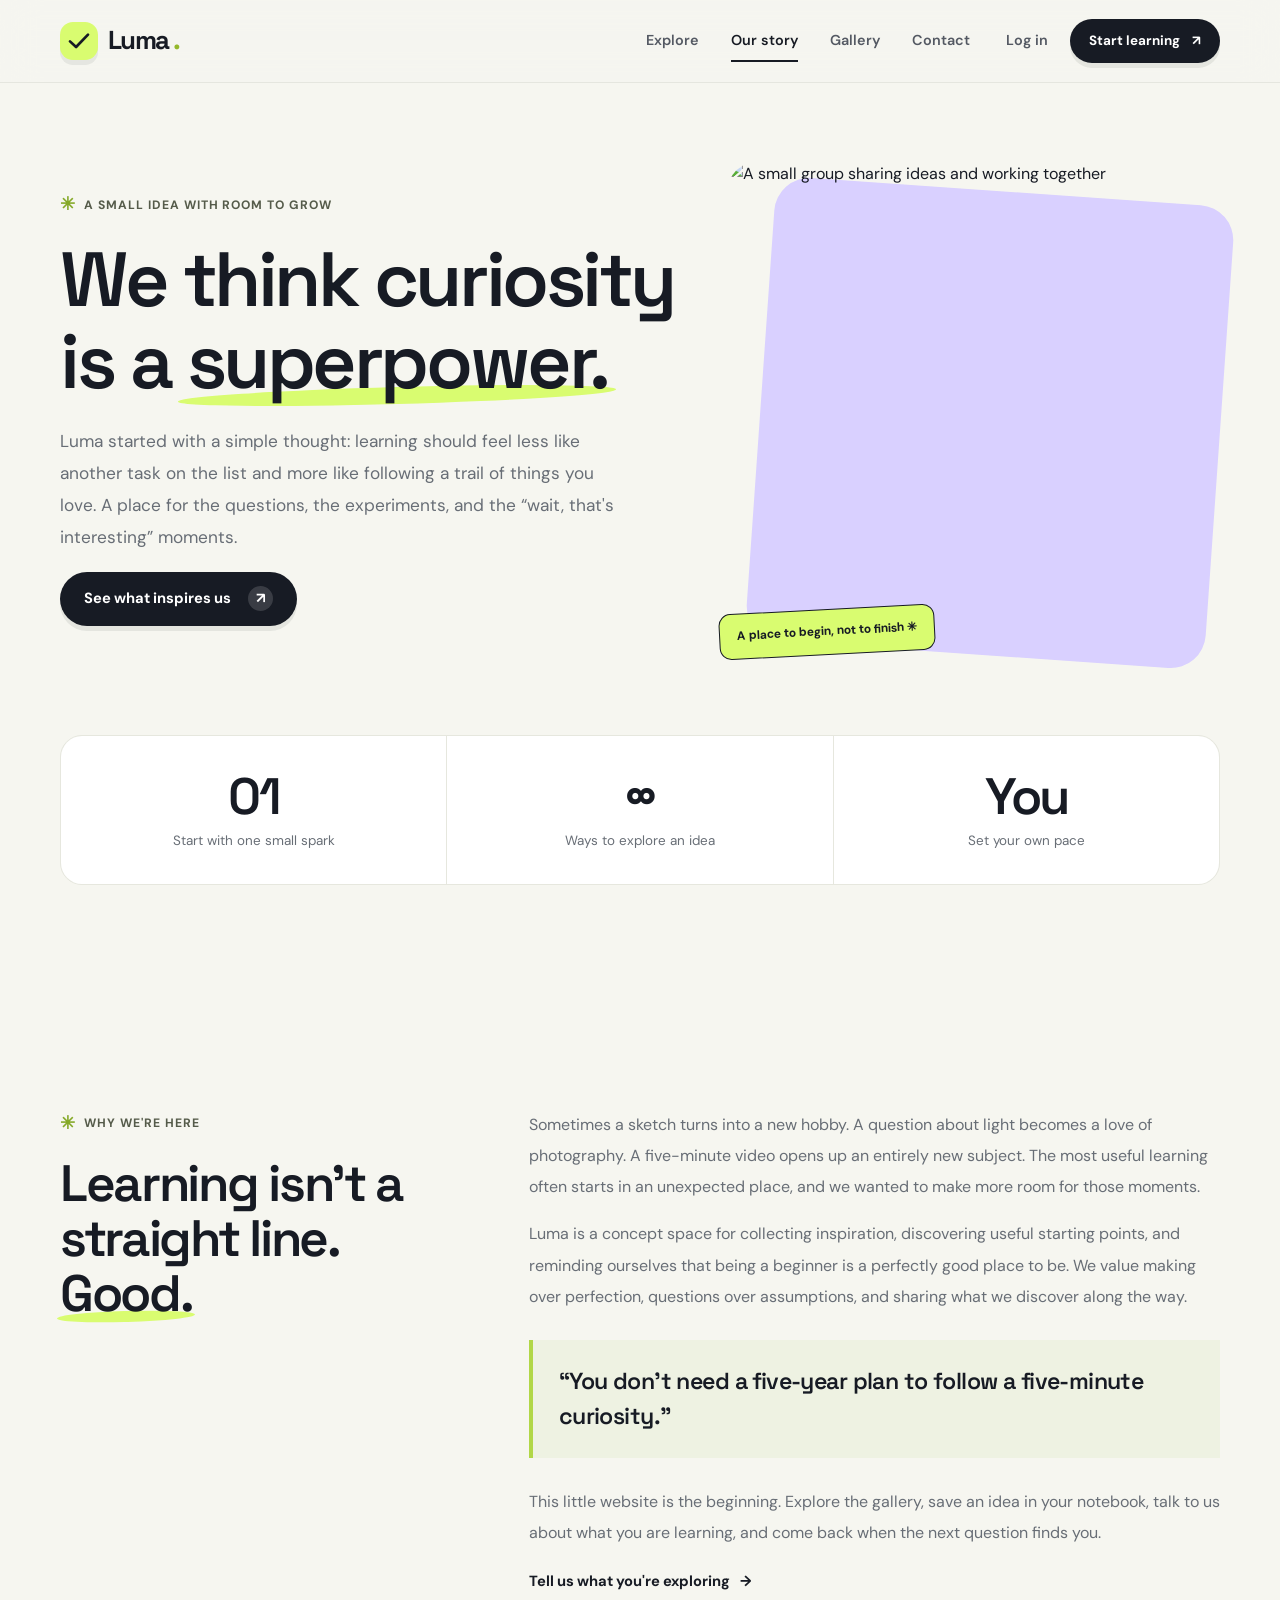
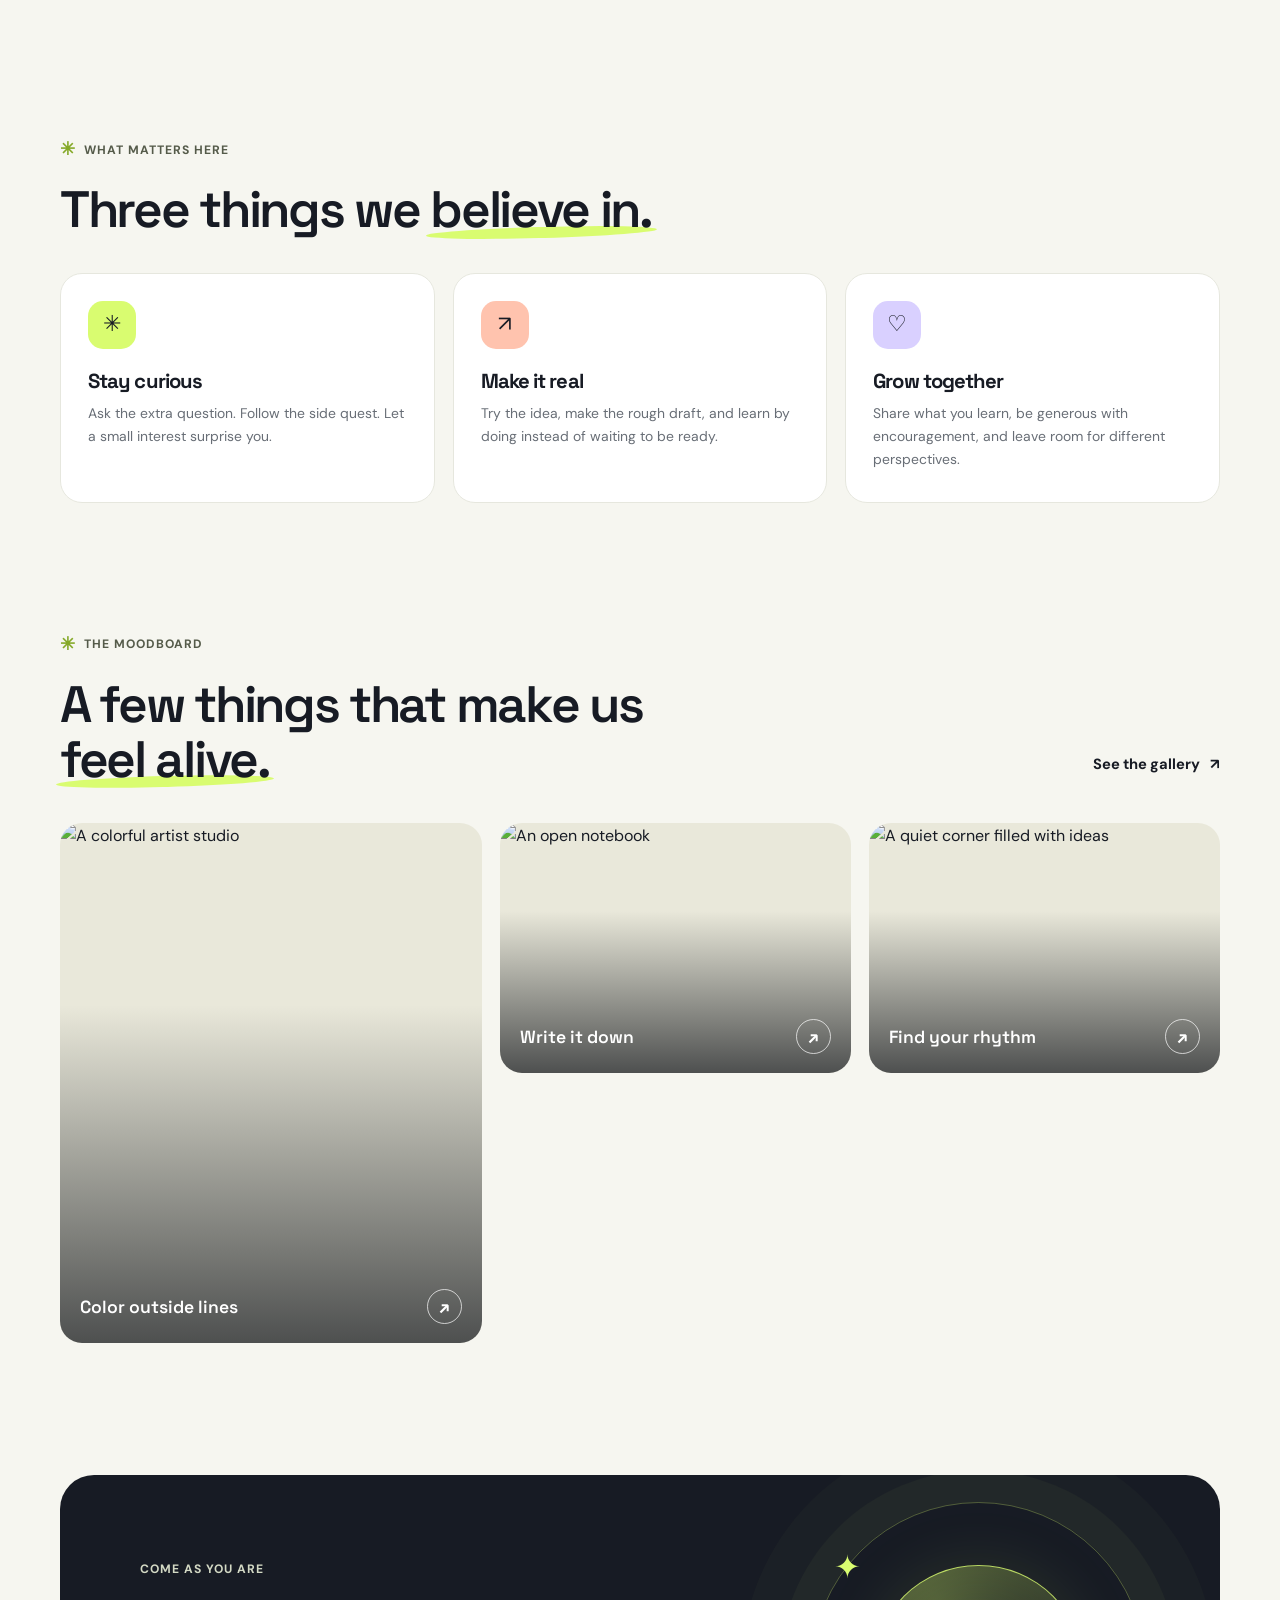
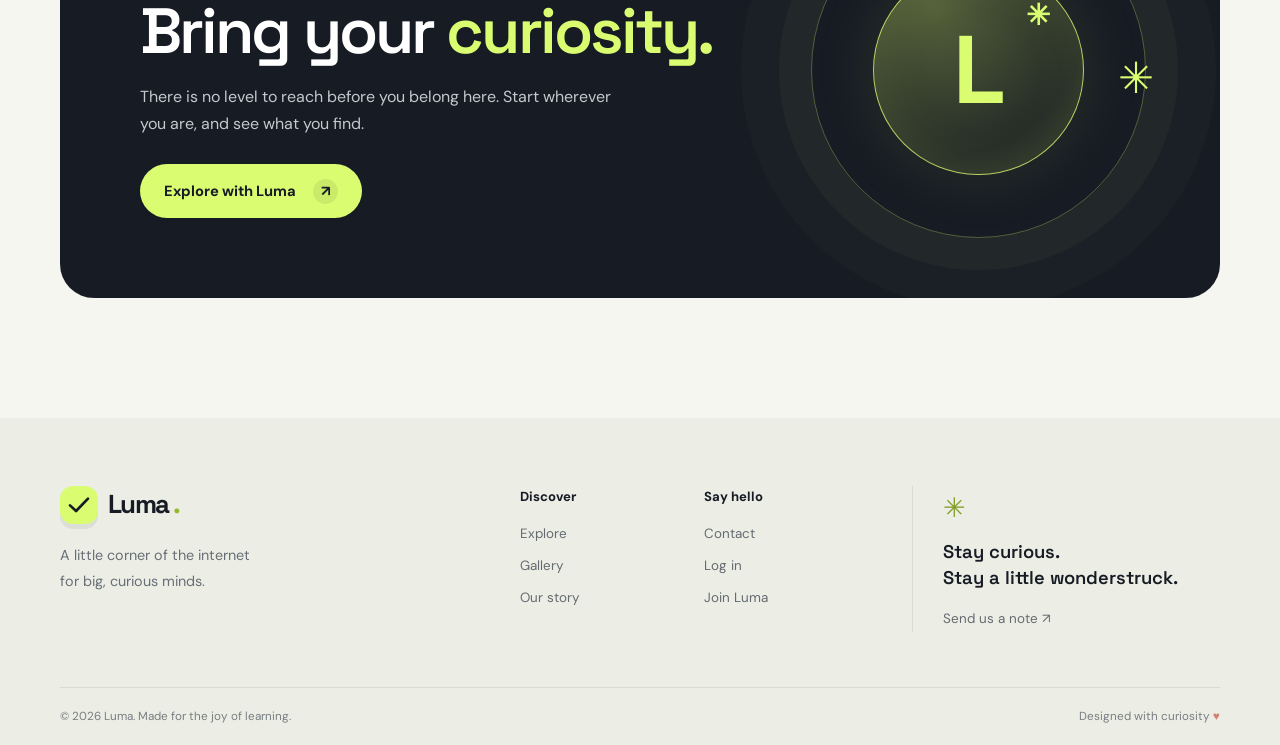
==== commit 77a6124a: "Format about.html for readability" ====
--- a/about.html
+++ b/about.html
@@ -1,72 +1,415 @@
 <!doctype html>
 <html lang="en">
-<head><meta charset="utf-8">
-  <meta name="viewport" content="width=device-width, initial-scale=1">
-  <meta name="theme-color" content="#f6f6f0">
-  <meta name="description" content="Meet Luma, a friendly corner of the internet built around curiosity, creativity, and learning at your own pace.">
-  <title>Our story · Luma</title>
-  <link rel="icon" type="image/svg+xml" href="data:image/svg+xml,%3Csvg xmlns='http://www.w3.org/2000/svg' viewBox='0 0 64 64'%3E%3Crect width='64' height='64' rx='20' fill='%23d9fc70'/%3E%3Cpath d='M17 32 27 42 48 21' fill='none' stroke='%23171b24' stroke-width='7' stroke-linecap='round' stroke-linejoin='round'/%3E%3C/svg%3E">
-  <link rel="preconnect" href="https://fonts.googleapis.com">
-  <link rel="preconnect" href="https://fonts.gstatic.com" crossorigin>
-  <link href="https://fonts.googleapis.com/css2?family=DM+Sans:wght@400;500;600;700&family=Space+Grotesk:wght@400;500;600;700&display=swap" rel="stylesheet">
-  <link rel="stylesheet" href="style.css"></head>
-<body class="page-about">
-<a class="skip-link" href="#main">Skip to content</a>
-  <header class="site-header"><div class="container nav-wrap">
-    <a class="brand" href="index.html" aria-label="Luma home"><span class="brand-symbol" aria-hidden="true"><svg viewBox="0 0 40 40"><path d="M8 20.5 16.1 28 32 11.5" /></svg></span><span>Luma<span class="brand-period">.</span></span></a>
-    <nav class="main-nav" aria-label="Main navigation">
-      <a href="index.html">Explore</a><a href="about.html" aria-current="page">Our story</a><a href="gallery.html">Gallery</a><a href="contact.html">Contact</a>
-    </nav>
-    <div class="nav-actions"><a class="nav-login" href="login.html">Log in</a><a class="button button-dark button-small" href="signup.html">Start learning <span aria-hidden="true">↗</span></a></div>
-    <details class="mobile-menu"><summary aria-label="Open navigation menu"><span></span><span></span></summary><nav aria-label="Mobile navigation"><a href="index.html">Explore</a><a href="about.html">Our story</a><a href="gallery.html">Gallery</a><a href="contact.html">Contact</a><a href="login.html">Log in</a><a href="signup.html">Start learning ↗</a></nav></details>
-  </div></header>
-<main id="main">
-  <section class="container about-hero">
-    <div class="about-hero-copy">
-      <div class="eyebrow"><span class="eyebrow-spark">✳</span> A small idea with room to grow</div>
-      <h1>We think curiosity is a <span class="marker-text">superpower.</span></h1>
-      <p>Luma started with a simple thought: learning should feel less like another task on the list and more like following a trail of things you love. A place for the questions, the experiments, and the “wait, that's interesting” moments.</p>
-      <a class="button button-dark" href="gallery.html">See what inspires us <span class="button-arrow" aria-hidden="true">↗</span></a>
-    </div>
-    <div class="about-image-wrap"><img src="https://images.unsplash.com/photo-1521737711867-e3b97375f902?auto=format&fit=crop&w=1100&q=85" alt="A small group sharing ideas and working together" fetchpriority="high"><span class="about-photo-label">A place to begin, not to finish ✳</span></div>
-  </section>
-
-  <section class="container section" style="padding-top:0">
-    <div class="stats-strip scroll-reveal"><div class="stat-item"><strong>01</strong><span>Start with one small spark</span></div><div class="stat-item"><strong>∞</strong><span>Ways to explore an idea</span></div><div class="stat-item"><strong>You</strong><span>Set your own pace</span></div></div>
-  </section>
-
-  <section class="section container">
-    <div class="story-layout scroll-reveal">
-      <div><div class="eyebrow"><span class="eyebrow-spark">✳</span> Why we're here</div><h2>Learning isn't a straight line. <span class="marker-text">Good.</span></h2></div>
-      <div class="story-copy">
-        <p>Sometimes a sketch turns into a new hobby. A question about light becomes a love of photography. A five-minute video opens up an entirely new subject. The most useful learning often starts in an unexpected place, and we wanted to make more room for those moments.</p>
-        <p>Luma is a concept space for collecting inspiration, discovering useful starting points, and reminding ourselves that being a beginner is a perfectly good place to be. We value making over perfection, questions over assumptions, and sharing what we discover along the way.</p>
-        <div class="story-pullquote">“You don't need a five-year plan to follow a five-minute curiosity.”</div>
-        <p>This little website is the beginning. Explore the gallery, save an idea in your notebook, talk to us about what you are learning, and come back when the next question finds you.</p>
-        <a class="text-link" href="contact.html">Tell us what you're exploring <span aria-hidden="true">→</span></a>
+  <head>
+    <meta charset="utf-8">
+    <meta name="viewport" content="width=device-width, initial-scale=1">
+    <meta name="theme-color" content="#f6f6f0">
+    <meta name="description" content="Meet Luma, a friendly corner of the internet built around curiosity, creativity, and learning at your own pace.">
+    <title>
+      Our story · Luma
+    </title>
+    <link rel="icon" type="image/svg+xml" href="data:image/svg+xml,%3Csvg xmlns='http://www.w3.org/2000/svg' viewBox='0 0 64 64'%3E%3Crect width='64' height='64' rx='20' fill='%23d9fc70'/%3E%3Cpath d='M17 32 27 42 48 21' fill='none' stroke='%23171b24' stroke-width='7' stroke-linecap='round' stroke-linejoin='round'/%3E%3C/svg%3E">
+    <link rel="preconnect" href="https://fonts.googleapis.com">
+    <link rel="preconnect" href="https://fonts.gstatic.com" crossorigin>
+    <link href="https://fonts.googleapis.com/css2?family=DM+Sans:wght@400;500;600;700&family=Space+Grotesk:wght@400;500;600;700&display=swap" rel="stylesheet">
+    <link rel="stylesheet" href="style.css">
+  </head>
+  <body class="page-about">
+    <a class="skip-link" href="#main">
+    Skip to content
+    </a>
+    <header class="site-header">
+      <div class="container nav-wrap">
+        <a class="brand" href="index.html" aria-label="Luma home">
+        <span class="brand-symbol" aria-hidden="true">
+        <svg viewBox="0 0 40 40">
+          <path d="M8 20.5 16.1 28 32 11.5" />
+        </svg>
+        </span>
+        <span>
+        Luma
+        <span class="brand-period">
+        .
+        </span>
+        </span>
+        </a>
+        <nav class="main-nav" aria-label="Main navigation">
+          <a href="index.html">
+          Explore
+          </a>
+          <a href="about.html" aria-current="page">
+          Our story
+          </a>
+          <a href="gallery.html">
+          Gallery
+          </a>
+          <a href="contact.html">
+          Contact
+          </a>
+        </nav>
+        <div class="nav-actions">
+          <a class="nav-login" href="login.html">
+          Log in
+          </a>
+          <a class="button button-dark button-small" href="signup.html">
+          Start learning
+          <span aria-hidden="true">
+          ↗
+          </span>
+          </a>
+        </div>
+        <details class="mobile-menu">
+          <summary aria-label="Open navigation menu">
+            <span>
+            </span>
+            <span>
+            </span>
+          </summary>
+          <nav aria-label="Mobile navigation">
+            <a href="index.html">
+            Explore
+            </a>
+            <a href="about.html">
+            Our story
+            </a>
+            <a href="gallery.html">
+            Gallery
+            </a>
+            <a href="contact.html">
+            Contact
+            </a>
+            <a href="login.html">
+            Log in
+            </a>
+            <a href="signup.html">
+            Start learning ↗
+            </a>
+          </nav>
+        </details>
       </div>
-    </div>
-  </section>
-
-  <section class="section container" style="padding-top:25px">
-    <div class="section-heading"><div><div class="eyebrow"><span class="eyebrow-spark">✳</span> What matters here</div><h2>Three things we <span class="marker-text">believe in.</span></h2></div></div>
-    <div class="values-grid">
-      <article class="value-card scroll-reveal"><span class="value-icon">✳</span><h3>Stay curious</h3><p>Ask the extra question. Follow the side quest. Let a small interest surprise you.</p></article>
-      <article class="value-card scroll-reveal"><span class="value-icon">↗</span><h3>Make it real</h3><p>Try the idea, make the rough draft, and learn by doing instead of waiting to be ready.</p></article>
-      <article class="value-card scroll-reveal"><span class="value-icon">♡</span><h3>Grow together</h3><p>Share what you learn, be generous with encouragement, and leave room for different perspectives.</p></article>
-    </div>
-  </section>
-
-  <section class="section container" style="padding-top:15px">
-    <div class="section-heading"><div><div class="eyebrow"><span class="eyebrow-spark">✳</span> The moodboard</div><h2>A few things that make us <span class="marker-text">feel alive.</span></h2></div><a class="text-link heading-link" href="gallery.html">See the gallery <span aria-hidden="true">↗</span></a></div>
-    <div class="mini-gallery"><a href="gallery.html#visual-stories" class="mini-tile mini-tile-tall"><img src="https://images.unsplash.com/photo-1513364776144-60967b0f800f?auto=format&fit=crop&w=850&q=85" alt="A colorful artist studio" loading="lazy"><span>Color outside lines <b>↗</b></span></a><a href="gallery.html#little-lessons" class="mini-tile"><img src="https://images.unsplash.com/photo-1455390582262-044c005cc2df?auto=format&fit=crop&w=700&q=85" alt="An open notebook" loading="lazy"><span>Write it down <b>↗</b></span></a><a href="gallery.html#make-something" class="mini-tile"><img src="https://images.unsplash.com/photo-1494438639946-1ebd1d20bf85?auto=format&fit=crop&w=700&q=85" alt="A quiet corner filled with ideas" loading="lazy"><span>Find your rhythm <b>↗</b></span></a></div>
-  </section>
-  <section class="container cta-section"><div class="cta-panel"><div class="cta-content"><div class="eyebrow eyebrow-light">Come as you are</div><h2>Bring your <em>curiosity.</em></h2><p>There is no level to reach before you belong here. Start wherever you are, and see what you find.</p><a class="button button-lime" href="signup.html">Explore with Luma <span class="button-arrow" aria-hidden="true">↗</span></a></div><div class="cta-art" aria-hidden="true"><div class="cta-ring"></div><div class="cta-orb">L<span>✳</span></div><span class="cta-spark cta-spark-one">✦</span><span class="cta-spark cta-spark-two">✳</span></div></div></section>
-</main>
-<footer class="site-footer"><div class="container footer-top">
-    <div class="footer-brand-block"><a class="brand brand-footer" href="index.html"><span class="brand-symbol" aria-hidden="true"><svg viewBox="0 0 40 40"><path d="M8 20.5 16.1 28 32 11.5" /></svg></span><span>Luma<span class="brand-period">.</span></span></a><p>A little corner of the internet<br>for big, curious minds.</p></div>
-    <div class="footer-links"><div><strong>Discover</strong><a href="index.html">Explore</a><a href="gallery.html">Gallery</a><a href="about.html">Our story</a></div><div><strong>Say hello</strong><a href="contact.html">Contact</a><a href="login.html">Log in</a><a href="signup.html">Join Luma</a></div></div>
-    <div class="footer-note"><span class="footer-flower">✳</span><p>Stay curious.<br>Stay a little wonderstruck.</p><a href="contact.html" class="footer-email">Send us a note ↗</a></div>
-  </div><div class="container footer-bottom"><span>© 2026 Luma. Made for the joy of learning.</span><span>Designed with curiosity <span class="heart">♥</span></span></div></footer>
-</body>
-</html>+    </header>
+    <main id="main">
+      <section class="container about-hero">
+        <div class="about-hero-copy">
+          <div class="eyebrow">
+            <span class="eyebrow-spark">
+            ✳
+            </span>
+            A small idea with room to grow
+          </div>
+          <h1>
+            We think curiosity is a
+            <span class="marker-text">
+            superpower.
+            </span>
+          </h1>
+          <p>
+            Luma started with a simple thought: learning should feel less like another task on the list and more like following a trail of things you love. A place for the questions, the experiments, and the “wait, that's interesting” moments.
+          </p>
+          <a class="button button-dark" href="gallery.html">
+          See what inspires us
+          <span class="button-arrow" aria-hidden="true">
+          ↗
+          </span>
+          </a>
+        </div>
+        <div class="about-image-wrap">
+          <img src="https://images.unsplash.com/photo-1521737711867-e3b97375f902?auto=format&fit=crop&w=1100&q=85" alt="A small group sharing ideas and working together" fetchpriority="high">
+          <span class="about-photo-label">
+          A place to begin, not to finish ✳
+          </span>
+        </div>
+      </section>
+      <section class="container section" style="padding-top:0">
+        <div class="stats-strip scroll-reveal">
+          <div class="stat-item">
+            <strong>
+            01
+            </strong>
+            <span>
+            Start with one small spark
+            </span>
+          </div>
+          <div class="stat-item">
+            <strong>
+            ∞
+            </strong>
+            <span>
+            Ways to explore an idea
+            </span>
+          </div>
+          <div class="stat-item">
+            <strong>
+            You
+            </strong>
+            <span>
+            Set your own pace
+            </span>
+          </div>
+        </div>
+      </section>
+      <section class="section container">
+        <div class="story-layout scroll-reveal">
+          <div>
+            <div class="eyebrow">
+              <span class="eyebrow-spark">
+              ✳
+              </span>
+              Why we're here
+            </div>
+            <h2>
+              Learning isn't a straight line.
+              <span class="marker-text">
+              Good.
+              </span>
+            </h2>
+          </div>
+          <div class="story-copy">
+            <p>
+              Sometimes a sketch turns into a new hobby. A question about light becomes a love of photography. A five-minute video opens up an entirely new subject. The most useful learning often starts in an unexpected place, and we wanted to make more room for those moments.
+            </p>
+            <p>
+              Luma is a concept space for collecting inspiration, discovering useful starting points, and reminding ourselves that being a beginner is a perfectly good place to be. We value making over perfection, questions over assumptions, and sharing what we discover along the way.
+            </p>
+            <div class="story-pullquote">
+              “You don't need a five-year plan to follow a five-minute curiosity.”
+            </div>
+            <p>
+              This little website is the beginning. Explore the gallery, save an idea in your notebook, talk to us about what you are learning, and come back when the next question finds you.
+            </p>
+            <a class="text-link" href="contact.html">
+            Tell us what you're exploring
+            <span aria-hidden="true">
+            →
+            </span>
+            </a>
+          </div>
+        </div>
+      </section>
+      <section class="section container" style="padding-top:25px">
+        <div class="section-heading">
+          <div>
+            <div class="eyebrow">
+              <span class="eyebrow-spark">
+              ✳
+              </span>
+              What matters here
+            </div>
+            <h2>
+              Three things we
+              <span class="marker-text">
+              believe in.
+              </span>
+            </h2>
+          </div>
+        </div>
+        <div class="values-grid">
+          <article class="value-card scroll-reveal">
+            <span class="value-icon">
+            ✳
+            </span>
+            <h3>
+              Stay curious
+            </h3>
+            <p>
+              Ask the extra question. Follow the side quest. Let a small interest surprise you.
+            </p>
+          </article>
+          <article class="value-card scroll-reveal">
+            <span class="value-icon">
+            ↗
+            </span>
+            <h3>
+              Make it real
+            </h3>
+            <p>
+              Try the idea, make the rough draft, and learn by doing instead of waiting to be ready.
+            </p>
+          </article>
+          <article class="value-card scroll-reveal">
+            <span class="value-icon">
+            ♡
+            </span>
+            <h3>
+              Grow together
+            </h3>
+            <p>
+              Share what you learn, be generous with encouragement, and leave room for different perspectives.
+            </p>
+          </article>
+        </div>
+      </section>
+      <section class="section container" style="padding-top:15px">
+        <div class="section-heading">
+          <div>
+            <div class="eyebrow">
+              <span class="eyebrow-spark">
+              ✳
+              </span>
+              The moodboard
+            </div>
+            <h2>
+              A few things that make us
+              <span class="marker-text">
+              feel alive.
+              </span>
+            </h2>
+          </div>
+          <a class="text-link heading-link" href="gallery.html">
+          See the gallery
+          <span aria-hidden="true">
+          ↗
+          </span>
+          </a>
+        </div>
+        <div class="mini-gallery">
+          <a href="gallery.html#visual-stories" class="mini-tile mini-tile-tall">
+          <img src="https://images.unsplash.com/photo-1513364776144-60967b0f800f?auto=format&fit=crop&w=850&q=85" alt="A colorful artist studio" loading="lazy">
+          <span>
+          Color outside lines
+          <b>
+          ↗
+          </b>
+          </span>
+          </a>
+          <a href="gallery.html#little-lessons" class="mini-tile">
+          <img src="https://images.unsplash.com/photo-1455390582262-044c005cc2df?auto=format&fit=crop&w=700&q=85" alt="An open notebook" loading="lazy">
+          <span>
+          Write it down
+          <b>
+          ↗
+          </b>
+          </span>
+          </a>
+          <a href="gallery.html#make-something" class="mini-tile">
+          <img src="https://images.unsplash.com/photo-1494438639946-1ebd1d20bf85?auto=format&fit=crop&w=700&q=85" alt="A quiet corner filled with ideas" loading="lazy">
+          <span>
+          Find your rhythm
+          <b>
+          ↗
+          </b>
+          </span>
+          </a>
+        </div>
+      </section>
+      <section class="container cta-section">
+        <div class="cta-panel">
+          <div class="cta-content">
+            <div class="eyebrow eyebrow-light">
+              Come as you are
+            </div>
+            <h2>
+              Bring your
+              <em>
+              curiosity.
+              </em>
+            </h2>
+            <p>
+              There is no level to reach before you belong here. Start wherever you are, and see what you find.
+            </p>
+            <a class="button button-lime" href="signup.html">
+            Explore with Luma
+            <span class="button-arrow" aria-hidden="true">
+            ↗
+            </span>
+            </a>
+          </div>
+          <div class="cta-art" aria-hidden="true">
+            <div class="cta-ring">
+            </div>
+            <div class="cta-orb">
+              L
+              <span>
+              ✳
+              </span>
+            </div>
+            <span class="cta-spark cta-spark-one">
+            ✦
+            </span>
+            <span class="cta-spark cta-spark-two">
+            ✳
+            </span>
+          </div>
+        </div>
+      </section>
+    </main>
+    <footer class="site-footer">
+      <div class="container footer-top">
+        <div class="footer-brand-block">
+          <a class="brand brand-footer" href="index.html">
+          <span class="brand-symbol" aria-hidden="true">
+          <svg viewBox="0 0 40 40">
+            <path d="M8 20.5 16.1 28 32 11.5" />
+          </svg>
+          </span>
+          <span>
+          Luma
+          <span class="brand-period">
+          .
+          </span>
+          </span>
+          </a>
+          <p>
+            A little corner of the internet
+            <br>
+            for big, curious minds.
+          </p>
+        </div>
+        <div class="footer-links">
+          <div>
+            <strong>
+            Discover
+            </strong>
+            <a href="index.html">
+            Explore
+            </a>
+            <a href="gallery.html">
+            Gallery
+            </a>
+            <a href="about.html">
+            Our story
+            </a>
+          </div>
+          <div>
+            <strong>
+            Say hello
+            </strong>
+            <a href="contact.html">
+            Contact
+            </a>
+            <a href="login.html">
+            Log in
+            </a>
+            <a href="signup.html">
+            Join Luma
+            </a>
+          </div>
+        </div>
+        <div class="footer-note">
+          <span class="footer-flower">
+          ✳
+          </span>
+          <p>
+            Stay curious.
+            <br>
+            Stay a little wonderstruck.
+          </p>
+          <a href="contact.html" class="footer-email">
+          Send us a note ↗
+          </a>
+        </div>
+      </div>
+      <div class="container footer-bottom">
+        <span>
+        © 2026 Luma. Made for the joy of learning.
+        </span>
+        <span>
+        Designed with curiosity
+        <span class="heart">
+        ♥
+        </span>
+        </span>
+      </div>
+    </footer>
+  </body>
+</html>
--- a/style.css
+++ b/style.css
@@ -13,438 +13,2177 @@
   --radius: 26px;
   --shadow: 0 20px 60px rgba(25, 31, 37, .09);
 }
-* { box-sizing: border-box; }
-html { scroll-behavior: smooth; scroll-padding-top: 100px; }
-body { margin: 0; background: var(--paper); color: var(--ink); font-family: "DM Sans", Arial, sans-serif; font-size: 16px; line-height: 1.65; -webkit-font-smoothing: antialiased; }
-img, video, iframe { max-width: 100%; display: block; }
-img { height: auto; }
-a { color: inherit; text-decoration: none; }
-button, input, select, textarea { font: inherit; }
-button, a, summary, input, textarea, select { -webkit-tap-highlight-color: transparent; }
-::selection { background: var(--lime); color: var(--ink); }
-.container { width: min(1160px, calc(100% - 48px)); margin-inline: auto; }
-.skip-link { position: fixed; z-index: 1000; top: 12px; left: 12px; padding: 10px 16px; border-radius: 12px; background: var(--lime); color: var(--ink); transform: translateY(-160%); }
-.skip-link:focus { transform: translateY(0); }
-h1, h2, h3, h4, p { margin-top: 0; }
-h1, h2, h3, h4 { font-family: "Space Grotesk", "DM Sans", sans-serif; letter-spacing: -.045em; line-height: 1.08; }
-h1 { font-size: clamp(3.2rem, 6vw, 5.7rem); font-weight: 600; }
-h2 { font-size: clamp(2.3rem, 4vw, 3.6rem); font-weight: 600; }
-h3 { font-size: 1.5rem; }
-p { color: var(--muted); }
-.site-header { z-index: 50; position: sticky; top: 0; background: rgba(246, 246, 240, .9); border-bottom: 1px solid rgba(225, 226, 218, .75); backdrop-filter: blur(18px); }
-.nav-wrap { display: flex; align-items: center; gap: 36px; min-height: 82px; }
-.brand { display: inline-flex; align-items: center; gap: 10px; flex-shrink: 0; font: 700 1.62rem/1 "Space Grotesk", sans-serif; letter-spacing: -.065em; }
-.brand-symbol { width: 38px; height: 38px; display: grid; place-items: center; border-radius: 13px; background: var(--lime); box-shadow: 0 5px 0 rgba(23, 27, 36, .07); transition: transform .3s cubic-bezier(.2,.8,.2,1), border-radius .3s; }
-.brand-symbol svg { width: 30px; height: 30px; fill: none; stroke: var(--ink); stroke-width: 3.6; stroke-linecap: round; stroke-linejoin: round; }
-.brand:hover .brand-symbol { transform: rotate(-9deg) scale(1.08); border-radius: 50%; }
-.brand-period { color: #94b82b; }
-.main-nav { display: flex; align-items: center; gap: clamp(18px, 2.5vw, 32px); margin-left: auto; }
-.main-nav a, .nav-login { position: relative; color: #545963; font-size: .9rem; font-weight: 600; transition: color .2s ease; }
-.main-nav a::after { content: ""; position: absolute; bottom: -9px; left: 0; width: 100%; height: 2px; background: var(--ink); transform: scaleX(0); transform-origin: right; transition: transform .25s ease; }
-.main-nav a:hover, .main-nav a[aria-current="page"], .nav-login:hover { color: var(--ink); }
-.main-nav a:hover::after, .main-nav a[aria-current="page"]::after { transform: scaleX(1); transform-origin: left; }
-.nav-actions { display: flex; align-items: center; gap: 22px; }
-.button { display: inline-flex; justify-content: center; align-items: center; gap: 17px; min-height: 54px; padding: 0 23px; border: 1px solid transparent; border-radius: 100px; background: var(--ink); color: var(--white); font-weight: 700; font-size: .92rem; box-shadow: 0 5px 0 rgba(23, 27, 36, .08); transition: transform .22s ease, box-shadow .22s ease, background .22s ease, color .22s ease; }
-.button:hover { transform: translateY(-4px); box-shadow: 0 10px 22px rgba(23, 27, 36, .16); }
-.button:active { transform: translateY(2px) scale(.975); box-shadow: 0 1px 0 rgba(23, 27, 36, .12); }
-.button:focus-visible, a:focus-visible, summary:focus-visible { outline: 3px solid #719321; outline-offset: 4px; }
-.button-small { min-height: 44px; padding: 0 18px; gap: 12px; font-size: .84rem; }
-.button-arrow { display: inline-grid; place-items: center; width: 25px; height: 25px; border-radius: 50%; background: rgba(255,255,255,.15); transition: transform .25s ease; }
-.button:hover .button-arrow, .button:hover > span:last-child { transform: translate(3px, -2px); }
-.button-lime { background: var(--lime); color: var(--ink); }
-.button-lime .button-arrow { background: rgba(23,27,36,.08); }
-.button-light { background: var(--white); color: var(--ink); }
-.text-link { display: inline-flex; align-items: center; gap: 10px; padding: 5px 0; font-weight: 700; font-size: .92rem; }
-.text-link span { display: inline-block; transition: transform .2s ease; }
-.text-link:hover span { transform: translateX(5px); }
-.mobile-menu { display: none; margin-left: auto; position: relative; }
-.mobile-menu summary { list-style: none; cursor: pointer; width: 44px; height: 44px; display: grid; align-content: center; justify-items: center; gap: 6px; border: 1px solid var(--line); border-radius: 50%; }
-.mobile-menu summary::-webkit-details-marker { display: none; }
-.mobile-menu summary span { width: 17px; height: 2px; border-radius: 2px; background: var(--ink); transition: transform .2s; }
-.mobile-menu[open] summary span:first-child { transform: translateY(4px) rotate(45deg); }
-.mobile-menu[open] summary span:last-child { transform: translateY(-4px) rotate(-45deg); }
-.mobile-menu > nav { position: absolute; right: 0; top: 54px; width: 220px; padding: 14px; display: grid; gap: 3px; border: 1px solid var(--line); border-radius: 18px; background: var(--white); box-shadow: var(--shadow); }
-.mobile-menu > nav a { padding: 10px 12px; border-radius: 10px; font-weight: 600; }
-.mobile-menu > nav a:hover { background: var(--paper); }
-.eyebrow { display: inline-flex; align-items: center; gap: 8px; margin-bottom: 18px; color: #555b4a; font-size: .76rem; font-weight: 700; letter-spacing: .08em; text-transform: uppercase; }
-.eyebrow-spark { color: #85a928; font-size: 1.1rem; }
-.marker-text { position: relative; z-index: 0; white-space: nowrap; }
-.marker-text::after { content: ""; z-index: -1; position: absolute; height: .22em; left: -2%; right: -2%; bottom: .08em; background: var(--lime); border-radius: 100%; transform: rotate(-1.6deg); }
-.hero { min-height: 620px; padding-block: 68px 80px; display: grid; grid-template-columns: 1fr .95fr; align-items: center; gap: 44px; }
-.hero-copy { position: relative; z-index: 2; padding-block: 22px; }
-.hero h1 { max-width: 690px; margin-bottom: 22px; }
-.hero-description { max-width: 520px; margin-bottom: 27px; font-size: 1.1rem; line-height: 1.8; }
-.hero-actions { display: flex; align-items: center; flex-wrap: wrap; gap: 25px; }
-.social-proof { display: flex; align-items: center; gap: 14px; margin-top: 42px; }
-.avatar-stack { display: flex; align-items: center; padding-left: 4px; }
-.avatar-stack img, .avatar-plus { width: 36px; height: 36px; margin-left: -4px; border: 3px solid var(--paper); border-radius: 50%; object-fit: cover; }
-.avatar-plus { display: grid; place-items: center; background: var(--lavender); color: var(--ink); font-size: 1.2rem; font-weight: 700; }
-.social-proof strong, .social-proof span:not(.avatar-plus) { display: block; }
-.social-proof strong { font-size: .84rem; }
-.social-proof div:last-child span { color: var(--muted); font-size: .76rem; }
-.hero-visual { min-height: 520px; position: relative; isolation: isolate; }
-.hero-visual::before { content: ""; position: absolute; inset: 8% 4% 6% 8%; background: #e9e8da; border-radius: 46% 54% 51% 49% / 48% 40% 60% 52%; transform: rotate(-9deg); z-index: -2; }
-.hero-orbit { position: absolute; border: 1px solid rgba(23,27,36,.16); border-radius: 50%; z-index: -1; }
-.orbit-one { inset: 7% 2% 3% 7%; transform: rotate(20deg); }
-.orbit-two { inset: 15% 9% 10% 0; transform: rotate(-27deg); }
-.hero-photo { overflow: hidden; position: absolute; border: 7px solid var(--white); box-shadow: 0 22px 55px rgba(20, 26, 35, .18); }
-.hero-photo img { width: 100%; height: 100%; object-fit: cover; transition: transform .65s cubic-bezier(.2,.8,.2,1); }
-.hero-photo:hover img { transform: scale(1.08) rotate(1deg); }
-.hero-photo-main { width: 69%; height: 70%; right: 7%; top: 4%; border-radius: 48% 48% 22px 22px; transform: rotate(4deg); animation: float-photo 7s ease-in-out infinite; }
-.hero-photo-small { width: 47%; height: 39%; left: 0; bottom: 4%; border-radius: 20px 20px 45% 20px; transform: rotate(-7deg); animation: float-photo 8s ease-in-out -2s infinite; }
-.floating-note { position: absolute; z-index: 3; display: flex; align-items: center; gap: 11px; max-width: 230px; padding: 13px 16px; border: 2px solid var(--ink); border-radius: 15px; box-shadow: 5px 6px 0 var(--ink); animation: float-note 5s ease-in-out infinite; }
-.floating-note strong, .floating-note small { display: block; }
-.floating-note strong { font-size: .83rem; }
-.floating-note small { font-size: .68rem; line-height: 1.35; }
-.note-icon { display: grid; place-items: center; flex: 0 0 35px; height: 35px; border-radius: 10px; background: rgba(23,27,36,.09); font-size: 1.2rem; }
-.note-yellow { background: var(--lime); right: -1%; top: 24%; }
-.note-lilac { background: var(--lavender); left: 3%; top: 40%; animation-delay: -2.2s; }
-.hero-sticker { position: absolute; right: 2%; bottom: 0; display: grid; place-items: center; width: 108px; height: 108px; padding: 12px; background: var(--peach); border: 2px solid var(--ink); border-radius: 48% 52% 42% 58% / 50% 43% 57% 50%; text-align: center; font: 700 .73rem/1.25 "Space Grotesk", sans-serif; transform: rotate(10deg); animation: sticker-wiggle 6s ease-in-out infinite; }
-.hero-sticker span { font-size: 1.5rem; }
-.ticker { overflow: hidden; border-block: 1px solid var(--ink); background: var(--lime); transform: rotate(-1.2deg) scale(1.02); }
-.ticker-track { width: max-content; display: flex; animation: marquee 32s linear infinite; }
-.ticker:hover .ticker-track { animation-play-state: paused; }
-.ticker-group { display: flex; align-items: center; gap: 32px; padding: 17px 16px; font: 700 .78rem "Space Grotesk", sans-serif; letter-spacing: .08em; white-space: nowrap; }
-.ticker-group i { font-style: normal; font-size: 1.1rem; }
-.section { padding-block: 112px; }
-.section-heading { display: flex; justify-content: space-between; align-items: end; gap: 28px; }
-.section-heading h2 { margin-bottom: 0; max-width: 730px; }
-.heading-link { flex-shrink: 0; margin-bottom: 6px; }
-.section-intro { max-width: 590px; margin: 22px 0 35px; font-size: 1rem; }
-.course-grid { display: grid; grid-template-columns: repeat(3, 1fr); gap: 22px; align-items: stretch; }
-.course-card { display: flex; flex-direction: column; overflow: hidden; border: 1px solid #e5e5dc; border-radius: var(--radius); background: #fff; box-shadow: 0 8px 28px rgba(23,27,36,.03); transition: transform .3s cubic-bezier(.2,.8,.2,1), box-shadow .3s ease, border-color .3s ease; }
-.course-card:hover { transform: translateY(-9px) rotate(-.5deg); box-shadow: var(--shadow); border-color: #cdd1c0; }
-.course-card:active { transform: translateY(-2px) scale(.99); }
-.course-image { height: 240px; position: relative; overflow: hidden; }
-.course-image img { width: 100%; height: 100%; object-fit: cover; transition: transform .65s cubic-bezier(.2,.8,.2,1); }
-.course-card:hover .course-image img { transform: scale(1.07); }
-.image-number { position: absolute; left: 16px; top: 16px; padding: 7px 10px; border: 1px solid rgba(23,27,36,.12); border-radius: 100px; background: rgba(255,255,255,.9); font-size: .65rem; font-weight: 700; letter-spacing: .07em; }
-.round-arrow { position: absolute; right: 15px; bottom: 15px; width: 42px; height: 42px; display: grid; place-items: center; border: 1px solid rgba(23,27,36,.12); border-radius: 50%; background: var(--white); font-size: 1.15rem; transition: transform .3s ease, background .3s; }
-.course-card:hover .round-arrow { transform: rotate(45deg); background: var(--lime); }
-.course-info { display: flex; flex-direction: column; flex: 1; padding: 23px 23px 19px; }
-.card-kicker { margin-bottom: 9px; color: #788e31; font-size: .69rem; font-weight: 700; letter-spacing: .1em; }
-.course-info h3 { max-width: 290px; margin-bottom: 12px; }
-.course-info p { margin-bottom: 23px; font-size: .88rem; line-height: 1.7; }
-.card-bottom { display: flex; align-items: center; gap: 11px; margin-top: auto; color: #777c82; font-size: .75rem; }
-.card-line { height: 1px; flex: 1; background: #e7e7df; }
-.feature-section { display: grid; grid-template-columns: 1fr .9fr; align-items: center; gap: clamp(40px, 7vw, 100px); padding-top: 20px; }
-.feature-image-wrap { position: relative; padding: 0 26px 30px 0; }
-.feature-image-wrap::after { content: ""; position: absolute; z-index: -1; inset: 38px 0 0 38px; border-radius: 32px; background: var(--peach); transform: rotate(3deg); }
-.feature-image { width: 100%; height: 520px; object-fit: cover; border-radius: 32px; }
-.feature-note { display: flex; align-items: center; gap: 12px; position: absolute; right: -6px; bottom: 2px; padding: 15px 20px; border: 1.5px solid var(--ink); border-radius: 17px; background: var(--white); box-shadow: 5px 5px 0 var(--ink); transform: rotate(-2deg); }
-.feature-note-star { width: 38px; height: 38px; display: grid; place-items: center; border-radius: 50%; background: var(--lime); font-size: 1.3rem; }
-.feature-note strong, .feature-note span:last-child { display: block; }
-.feature-note strong { font-size: .9rem; }
-.feature-note div span { color: var(--muted); font-size: .74rem; }
-.feature-copy h2 { margin-bottom: 22px; }
-.feature-copy > p { margin-bottom: 24px; font-size: 1.02rem; line-height: 1.85; }
-.check-list { display: grid; gap: 14px; margin: 0 0 30px; padding: 0; list-style: none; }
-.check-list li { display: flex; align-items: center; gap: 12px; color: #424851; font-size: .92rem; }
-.check-list li span { width: 25px; height: 25px; display: grid; place-items: center; flex-shrink: 0; border-radius: 50%; background: var(--lime); color: var(--ink); font-weight: 700; font-size: .75rem; }
-.quote-section { overflow: hidden; position: relative; background: var(--lavender); }
-.quote-inner { position: relative; padding-block: 95px; text-align: center; }
-.quote-mark { display: inline-block; height: 52px; color: #8b7ed4; font: 700 6rem/.9 Georgia, serif; }
-.quote-inner > p { max-width: 810px; margin: 22px auto 28px; color: var(--ink); font: 600 clamp(2rem, 4vw, 3.35rem)/1.2 "Space Grotesk", sans-serif; letter-spacing: -.04em; }
-.quote-credit { display: flex; align-items: center; justify-content: center; gap: 10px; text-align: left; }
-.quote-avatar { width: 40px; height: 40px; display: grid; place-items: center; border-radius: 50%; background: var(--lime); font: 700 1.1rem "Space Grotesk", sans-serif; }
-.quote-credit strong, .quote-credit small { display: block; }
-.quote-credit strong { font-size: .83rem; }
-.quote-credit small { color: #65616f; font-size: .73rem; }
-.quote-spark { position: absolute; color: rgba(23,27,36,.15); font-size: 6rem; }
-.quote-spark-a { top: 30px; left: 6%; transform: rotate(14deg); }
-.quote-spark-b { right: 8%; bottom: 23px; font-size: 4rem; }
-.mini-gallery { display: grid; grid-template-columns: 1.2fr 1fr 1fr; gap: 18px; margin-top: 36px; }
-.mini-tile { position: relative; min-height: 250px; overflow: hidden; border-radius: 22px; background: #e9e8da; }
-.mini-tile-tall { grid-row: span 2; min-height: 520px; }
-.mini-tile img { width: 100%; height: 100%; position: absolute; inset: 0; object-fit: cover; transition: transform .65s cubic-bezier(.2,.8,.2,1); }
-.mini-tile::after { content: ""; position: absolute; inset: 35% 0 0; background: linear-gradient(transparent, rgba(18,21,26,.72)); }
-.mini-tile:hover img { transform: scale(1.08); }
-.mini-tile span { position: absolute; z-index: 1; left: 20px; right: 20px; bottom: 19px; display: flex; justify-content: space-between; align-items: center; color: var(--white); font: 600 1.1rem "Space Grotesk", sans-serif; }
-.mini-tile b { width: 35px; height: 35px; display: grid; place-items: center; border: 1px solid rgba(255,255,255,.7); border-radius: 50%; transition: transform .25s, background .25s; }
-.mini-tile:hover b { transform: rotate(45deg); background: var(--lime); color: var(--ink); border-color: var(--lime); }
-.cta-section { padding-block: 20px 120px; }
-.cta-panel { position: relative; isolation: isolate; overflow: hidden; min-height: 390px; display: flex; align-items: center; padding: clamp(34px, 7vw, 80px); border-radius: 34px; background: var(--ink); color: var(--white); }
-.cta-content { position: relative; z-index: 2; max-width: 630px; }
-.eyebrow-light { color: #d3d9c4; }
-.cta-content h2 { margin-bottom: 18px; font-size: clamp(2.6rem, 5vw, 4.2rem); }
-.cta-content h2 em { color: var(--lime); font-style: normal; }
-.cta-content p { max-width: 480px; margin-bottom: 27px; color: #c5c8ce; }
-.cta-doodle { position: absolute; top: 26px; left: 35%; color: rgba(217,252,112,.23); font-size: 3.8rem; animation: spin-slow 18s linear infinite; }
-.cta-art { position: absolute; z-index: -1; width: 390px; height: 390px; right: 4%; top: 0; }
-.cta-ring { position: absolute; inset: 7%; border: 1px solid rgba(217,252,112,.3); border-radius: 50%; box-shadow: 0 0 0 32px rgba(217,252,112,.035), 0 0 0 70px rgba(217,252,112,.025); animation: spin-slow 35s linear infinite; }
-.cta-orb { position: absolute; inset: 23%; display: grid; place-items: center; border: 1px solid rgba(217,252,112,.8); border-radius: 50%; background: radial-gradient(circle at 30% 20%, #53613a, #252b27 68%); color: var(--lime); font: 700 6rem "Space Grotesk", sans-serif; box-shadow: inset 0 0 50px rgba(217,252,112,.14), 0 0 65px rgba(217,252,112,.1); animation: float-photo 8s ease-in-out infinite; }
-.cta-orb span { position: absolute; top: 15%; right: 16%; font-size: 1.8rem; }
-.cta-spark { position: absolute; color: var(--lime); animation: float-note 4s ease-in-out infinite; }
-.cta-spark-one { left: 13%; top: 17%; font-size: 2rem; }
-.cta-spark-two { right: 5%; top: 43%; font-size: 2.7rem; animation-delay: -1.5s; }
-.cta-spark-three { left: 20%; bottom: 18%; font-size: 2.4rem; animation-delay: -2.5s; }
-.site-footer { padding-top: 68px; background: #eceee5; }
-.footer-top { display: grid; grid-template-columns: 1.2fr 1fr .9fr; gap: 50px; padding-bottom: 55px; }
-.brand-footer { margin-bottom: 19px; }
-.footer-brand-block p { font-size: .9rem; line-height: 1.8; }
-.footer-links { display: grid; grid-template-columns: 1fr 1fr; gap: 25px; }
-.footer-links div { display: flex; flex-direction: column; align-items: flex-start; gap: 10px; }
-.footer-links strong { margin-bottom: 5px; font-size: .82rem; }
-.footer-links a, .footer-email { color: #646a70; font-size: .84rem; transition: color .2s, transform .2s; }
-.footer-links a:hover, .footer-email:hover { color: var(--ink); transform: translateX(3px); }
-.footer-note { position: relative; padding-left: 30px; border-left: 1px solid #d8dbd0; }
-.footer-flower { color: #829e29; font-size: 1.7rem; }
-.footer-note p { margin: 8px 0 15px; color: var(--ink); font: 600 1.15rem/1.4 "Space Grotesk", sans-serif; }
-.footer-bottom { display: flex; justify-content: space-between; gap: 20px; padding-block: 19px; border-top: 1px solid #d8dbd0; color: #777d81; font-size: .73rem; }
-.heart { color: #d37f72; }
-.page-hero { position: relative; overflow: hidden; padding-block: 86px 75px; }
-.page-hero h1 { max-width: 900px; margin-bottom: 22px; font-size: clamp(3.3rem, 6.5vw, 5.8rem); }
-.page-hero p { max-width: 670px; font-size: 1.1rem; line-height: 1.8; }
-.page-hero .hero-decoration { position: absolute; right: 4%; top: 24%; color: #d5e7a5; font-size: 8rem; opacity: .8; animation: spin-slow 25s linear infinite; }
-.about-hero { display: grid; grid-template-columns: 1fr .8fr; align-items: center; gap: 50px; padding-block: 78px 80px; }
-.about-hero h1 { margin-bottom: 23px; }
-.about-hero-copy p { max-width: 560px; font-size: 1.08rem; line-height: 1.85; }
-.about-image-wrap { position: relative; padding: 0 22px 24px 0; }
-.about-image-wrap::after { content: ""; position: absolute; inset: 30px 0 0 33px; z-index: -1; border-radius: 35px; background: var(--lavender); transform: rotate(4deg); }
-.about-image-wrap img { width: 100%; height: 470px; object-fit: cover; border-radius: 32px; }
-.about-photo-label { position: absolute; bottom: 0; left: -8px; padding: 12px 17px; border: 1.5px solid var(--ink); border-radius: 12px; background: var(--lime); color: var(--ink); font-size: .75rem; font-weight: 700; transform: rotate(-3deg); }
-.stats-strip { display: grid; grid-template-columns: repeat(3,1fr); gap: 1px; overflow: hidden; border: 1px solid var(--line); border-radius: 22px; background: var(--line); }
-.stat-item { padding: 30px; background: var(--white); text-align: center; }
-.stat-item strong { display: block; font: 600 clamp(2rem,4vw,3.2rem)/1.2 "Space Grotesk",sans-serif; letter-spacing: -.05em; }
-.stat-item span { color: var(--muted); font-size: .84rem; }
-.story-layout { display: grid; grid-template-columns: .72fr 1.28fr; gap: 80px; align-items: start; }
-.story-layout h2 { position: sticky; top: 125px; }
-.story-copy p { font-size: 1rem; line-height: 1.95; }
-.story-pullquote { margin: 28px 0; padding: 24px 26px; border-left: 4px solid #b1d747; background: #eef2e2; color: var(--ink); font: 600 1.45rem/1.5 "Space Grotesk",sans-serif; letter-spacing: -.025em; }
-.values-grid { display: grid; grid-template-columns: repeat(3,1fr); gap: 18px; margin-top: 35px; }
-.value-card { min-height: 230px; padding: 27px; border: 1px solid var(--line); border-radius: 22px; background: #fff; transition: transform .25s, box-shadow .25s; }
-.value-card:hover { transform: translateY(-7px); box-shadow: var(--shadow); }
-.value-icon { display: grid; place-items: center; width: 48px; height: 48px; margin-bottom: 22px; border-radius: 15px; background: var(--lime); font-size: 1.35rem; }
-.value-card:nth-child(2) .value-icon { background: var(--peach); }
-.value-card:nth-child(3) .value-icon { background: var(--lavender); }
-.value-card h3 { margin-bottom: 10px; font-size: 1.27rem; }
-.value-card p { margin-bottom: 0; font-size: .87rem; }
-.team-grid { display: grid; grid-template-columns: repeat(3,1fr); gap: 20px; margin-top: 35px; }
-.team-card { overflow: hidden; border-radius: 22px; background: #fff; }
-.team-card img { width: 100%; height: 290px; object-fit: cover; transition: transform .5s; }
-.team-card:hover img { transform: scale(1.05); }
-.team-card .team-info { padding: 20px; }
-.team-info strong, .team-info span { display: block; }
-.team-info strong { font: 600 1.2rem "Space Grotesk",sans-serif; }
-.team-info span { color: var(--muted); font-size: .82rem; }
-.gallery-hero { padding-bottom: 40px; }
-.gallery-hero h1 { max-width: 760px; }
-.gallery-toolbar { display: flex; flex-wrap: wrap; align-items: center; gap: 10px; margin: 5px 0 28px; }
-.filter-chip { padding: 9px 16px; border: 1px solid #dddfd6; border-radius: 100px; background: transparent; color: #5f646a; font-size: .83rem; font-weight: 600; transition: background .2s, color .2s, transform .2s; }
-.filter-chip:hover, .filter-chip:focus-visible { transform: translateY(-2px); background: var(--lime); color: var(--ink); border-color: var(--lime); }
-.gallery-grid { display: grid; grid-template-columns: repeat(3, 1fr); gap: 20px; }
-.gallery-card { align-self: start; overflow: hidden; border: 1px solid var(--line); border-radius: 24px; background: #fff; transition: transform .28s, box-shadow .28s; }
-.gallery-card:hover { transform: translateY(-6px); box-shadow: var(--shadow); }
-.gallery-card .gallery-media { position: relative; overflow: hidden; background: #e5e6de; }
-.gallery-card img { width: 100%; height: 245px; object-fit: cover; transition: transform .55s; }
-.gallery-card:hover img { transform: scale(1.06); }
-.gallery-card video { width: 100%; height: 245px; object-fit: cover; background: #1b1d23; }
-.gallery-caption { padding: 19px 20px 22px; }
-.gallery-caption .card-kicker { display: block; margin-bottom: 7px; }
-.gallery-caption h3 { margin-bottom: 8px; font-size: 1.25rem; }
-.gallery-caption p { margin-bottom: 0; font-size: .84rem; }
-.gallery-caption a { display: inline-block; margin-top: 12px; font-size: .82rem; font-weight: 700; }
-.gallery-caption a:hover { text-decoration: underline; text-underline-offset: 4px; }
-.gallery-wide { grid-column: span 2; }
-.gallery-wide .gallery-media img { height: 330px; }
-.gallery-video-layout { display: grid; grid-template-columns: 1fr 1fr; gap: 40px; align-items: center; margin-top: 90px; padding: 38px; border-radius: 28px; background: var(--lavender); }
-.gallery-video-layout iframe { width: 100%; aspect-ratio: 16 / 9; border: 0; border-radius: 18px; box-shadow: 0 14px 35px rgba(23,27,36,.13); }
-.gallery-video-layout h2 { margin-bottom: 17px; font-size: clamp(2rem,4vw,3rem); }
-.gallery-video-layout p { line-height: 1.8; }
-.gallery-video-layout .button { margin-top: 8px; }
-.contact-hero { padding-bottom: 45px; }
-.contact-layout { display: grid; grid-template-columns: .85fr 1.15fr; gap: clamp(35px, 7vw, 90px); align-items: start; padding-bottom: 100px; }
-.contact-sidebar { padding: 15px 0; }
-.contact-sidebar h2 { font-size: clamp(2rem,3.5vw,3rem); }
-.contact-sidebar > p { line-height: 1.85; }
-.contact-methods { display: grid; gap: 14px; margin-top: 28px; }
-.contact-method { display: flex; align-items: center; gap: 14px; padding: 16px; border: 1px solid var(--line); border-radius: 17px; background: #fff; transition: transform .22s, border-color .22s; }
-.contact-method:hover { transform: translateX(5px); border-color: #becb9b; }
-.contact-method .method-icon { display: grid; place-items: center; width: 44px; height: 44px; border-radius: 14px; background: var(--lime); font-size: 1.2rem; }
-.contact-method:nth-child(2) .method-icon { background: var(--peach); }
-.contact-method strong, .contact-method small { display: block; }
-.contact-method strong { font-size: .9rem; }
-.contact-method small { color: var(--muted); font-size: .78rem; }
-.contact-form, .auth-card { padding: clamp(26px,4vw,42px); border: 1px solid var(--line); border-radius: 26px; background: #fff; box-shadow: 0 14px 45px rgba(23,27,36,.045); }
-.form-title { margin-bottom: 8px; font-size: 1.9rem; }
-.form-subtitle { margin-bottom: 26px; font-size: .9rem; }
-.form-grid { display: grid; grid-template-columns: 1fr 1fr; gap: 18px; }
-.field { display: grid; gap: 7px; margin-bottom: 18px; }
-.field label { color: #333843; font-size: .82rem; font-weight: 700; }
-.field input, .field textarea, .field select { width: 100%; min-height: 50px; padding: 13px 15px; border: 1px solid #dfe1d8; border-radius: 12px; outline: none; background: #fbfbf8; color: var(--ink); transition: border .2s, box-shadow .2s, background .2s; }
-.field textarea { min-height: 140px; resize: vertical; }
-.field input:focus, .field textarea:focus, .field select:focus { border-color: #9fbe51; background: #fff; box-shadow: 0 0 0 4px rgba(217,252,112,.3); }
-.field input::placeholder, .field textarea::placeholder { color: #9b9ea1; }
-.field-full { grid-column: 1 / -1; }
-.form-submit { width: 100%; border: 0; cursor: pointer; }
-.form-note { margin: 15px 0 0; color: #81858a; font-size: .73rem; line-height: 1.6; }
-.form-note a { text-decoration: underline; text-underline-offset: 3px; }
-.faq-section { padding-block: 20px 110px; }
-.faq-grid { display: grid; grid-template-columns: 1fr 1fr; gap: 14px; margin-top: 28px; }
-.faq-grid details { padding: 19px 21px; border: 1px solid var(--line); border-radius: 15px; background: #fff; }
-.faq-grid summary { position: relative; padding-right: 24px; cursor: pointer; list-style: none; font-size: .92rem; font-weight: 700; }
-.faq-grid summary::-webkit-details-marker { display: none; }
-.faq-grid summary::after { content: "+"; position: absolute; right: 0; top: -4px; font: 500 1.5rem "Space Grotesk",sans-serif; transition: transform .2s; }
-.faq-grid details[open] summary::after { transform: rotate(45deg); }
-.faq-grid details p { margin: 12px 0 0; font-size: .86rem; line-height: 1.75; }
-.auth-main { display: grid; grid-template-columns: 1fr .9fr; align-items: stretch; gap: 55px; padding-block: 75px 100px; min-height: 680px; }
-.auth-intro { padding: 25px 0; }
-.auth-intro h1 { margin-bottom: 20px; font-size: clamp(3rem,5vw,4.6rem); }
-.auth-intro > p { max-width: 470px; line-height: 1.85; }
-.auth-art { position: relative; overflow: hidden; min-height: 230px; margin-top: 32px; border-radius: 27px; background: #dce9c5; }
-.auth-art > img { width: 100%; height: 100%; min-height: 300px; position: absolute; inset: 0; object-fit: cover; mix-blend-mode: multiply; opacity: .8; transition: transform .7s; }
-.auth-art:hover > img { transform: scale(1.06); }
-.auth-art-label { position: absolute; left: 20px; bottom: 20px; padding: 11px 15px; border: 1px solid rgba(23,27,36,.15); border-radius: 12px; background: rgba(255,255,255,.91); font-size: .78rem; font-weight: 700; }
-.auth-card { align-self: center; }
-.auth-card h2 { margin-bottom: 10px; font-size: 2rem; }
-.auth-card > p { margin-bottom: 24px; font-size: .9rem; }
-.auth-card .button { width: 100%; border: 0; cursor: pointer; }
-.auth-divider { display: flex; align-items: center; gap: 14px; margin: 21px 0; color: #a0a4a2; font-size: .72rem; }
-.auth-divider::before, .auth-divider::after { content: ""; height: 1px; flex: 1; background: var(--line); }
-.auth-bottom { margin: 19px 0 0; text-align: center; font-size: .82rem; }
-.auth-bottom a { color: var(--ink); font-weight: 700; text-decoration: underline; text-underline-offset: 3px; }
-.inline-check { display: flex; align-items: center; gap: 9px; margin: 0 0 20px; color: #666c73; font-size: .81rem; }
-.inline-check input { width: 16px; height: 16px; accent-color: #9fbe51; }
-.auth-topline { display: flex; justify-content: space-between; align-items: center; gap: 15px; margin-bottom: 22px; }
-.auth-topline a { font-size: .8rem; font-weight: 700; }
-.demo-note { padding: 11px 13px; border-radius: 10px; background: #f2f4ec; color: #686f5d; font-size: .75rem; line-height: 1.6; }
-.scroll-reveal { animation: soft-in .8s ease both; }
+* {
+  box-sizing: border-box;
+}
+html {
+  scroll-behavior: smooth;
+  scroll-padding-top: 100px;
+}
+body {
+  margin: 0;
+  background: var(--paper);
+  color: var(--ink);
+  font-family: "DM Sans", Arial, sans-serif;
+  font-size: 16px;
+  line-height: 1.65;
+  -webkit-font-smoothing: antialiased;
+}
+img, video, iframe {
+  max-width: 100%;
+  display: block;
+}
+img {
+  height: auto;
+}
+a {
+  color: inherit;
+  text-decoration: none;
+}
+button, input, select, textarea {
+  font: inherit;
+}
+button, a, summary, input, textarea, select {
+  -webkit-tap-highlight-color: transparent;
+}
+::selection {
+  background: var(--lime);
+  color: var(--ink);
+}
+.container {
+  width: min(1160px, calc(100% - 48px));
+  margin-inline: auto;
+}
+.skip-link {
+  position: fixed;
+  z-index: 1000;
+  top: 12px;
+  left: 12px;
+  padding: 10px 16px;
+  border-radius: 12px;
+  background: var(--lime);
+  color: var(--ink);
+  transform: translateY(-160%);
+}
+.skip-link:focus {
+  transform: translateY(0);
+}
+h1, h2, h3, h4, p {
+  margin-top: 0;
+}
+h1, h2, h3, h4 {
+  font-family: "Space Grotesk", "DM Sans", sans-serif;
+  letter-spacing: -.045em;
+  line-height: 1.08;
+}
+h1 {
+  font-size: clamp(3.2rem, 6vw, 5.7rem);
+  font-weight: 600;
+}
+h2 {
+  font-size: clamp(2.3rem, 4vw, 3.6rem);
+  font-weight: 600;
+}
+h3 {
+  font-size: 1.5rem;
+}
+p {
+  color: var(--muted);
+}
+.site-header {
+  z-index: 50;
+  position: sticky;
+  top: 0;
+  background: rgba(246, 246, 240, .9);
+  border-bottom: 1px solid rgba(225, 226, 218, .75);
+  backdrop-filter: blur(18px);
+}
+.nav-wrap {
+  display: flex;
+  align-items: center;
+  gap: 36px;
+  min-height: 82px;
+}
+.brand {
+  display: inline-flex;
+  align-items: center;
+  gap: 10px;
+  flex-shrink: 0;
+  font: 700 1.62rem/1 "Space Grotesk", sans-serif;
+  letter-spacing: -.065em;
+}
+.brand-symbol {
+  width: 38px;
+  height: 38px;
+  display: grid;
+  place-items: center;
+  border-radius: 13px;
+  background: var(--lime);
+  box-shadow: 0 5px 0 rgba(23, 27, 36, .07);
+  transition: transform .3s cubic-bezier(.2,.8,.2,1), border-radius .3s;
+}
+.brand-symbol svg {
+  width: 30px;
+  height: 30px;
+  fill: none;
+  stroke: var(--ink);
+  stroke-width: 3.6;
+  stroke-linecap: round;
+  stroke-linejoin: round;
+}
+.brand:hover .brand-symbol {
+  transform: rotate(-9deg) scale(1.08);
+  border-radius: 50%;
+}
+.brand-period {
+  color: #94b82b;
+}
+.main-nav {
+  display: flex;
+  align-items: center;
+  gap: clamp(18px, 2.5vw, 32px);
+  margin-left: auto;
+}
+.main-nav a, .nav-login {
+  position: relative;
+  color: #545963;
+  font-size: .9rem;
+  font-weight: 600;
+  transition: color .2s ease;
+}
+.main-nav a::after {
+  content: "";
+  position: absolute;
+  bottom: -9px;
+  left: 0;
+  width: 100%;
+  height: 2px;
+  background: var(--ink);
+  transform: scaleX(0);
+  transform-origin: right;
+  transition: transform .25s ease;
+}
+.main-nav a:hover, .main-nav a[aria-current="page"], .nav-login:hover {
+  color: var(--ink);
+}
+.main-nav a:hover::after, .main-nav a[aria-current="page"]::after {
+  transform: scaleX(1);
+  transform-origin: left;
+}
+.nav-actions {
+  display: flex;
+  align-items: center;
+  gap: 22px;
+}
+.button {
+  display: inline-flex;
+  justify-content: center;
+  align-items: center;
+  gap: 17px;
+  min-height: 54px;
+  padding: 0 23px;
+  border: 1px solid transparent;
+  border-radius: 100px;
+  background: var(--ink);
+  color: var(--white);
+  font-weight: 700;
+  font-size: .92rem;
+  box-shadow: 0 5px 0 rgba(23, 27, 36, .08);
+  transition: transform .22s ease, box-shadow .22s ease, background .22s ease, color .22s ease;
+}
+.button:hover {
+  transform: translateY(-4px);
+  box-shadow: 0 10px 22px rgba(23, 27, 36, .16);
+}
+.button:active {
+  transform: translateY(2px) scale(.975);
+  box-shadow: 0 1px 0 rgba(23, 27, 36, .12);
+}
+.button:focus-visible, a:focus-visible, summary:focus-visible {
+  outline: 3px solid #719321;
+  outline-offset: 4px;
+}
+.button-small {
+  min-height: 44px;
+  padding: 0 18px;
+  gap: 12px;
+  font-size: .84rem;
+}
+.button-arrow {
+  display: inline-grid;
+  place-items: center;
+  width: 25px;
+  height: 25px;
+  border-radius: 50%;
+  background: rgba(255,255,255,.15);
+  transition: transform .25s ease;
+}
+.button:hover .button-arrow, .button:hover > span:last-child {
+  transform: translate(3px, -2px);
+}
+.button-lime {
+  background: var(--lime);
+  color: var(--ink);
+}
+.button-lime .button-arrow {
+  background: rgba(23,27,36,.08);
+}
+.button-light {
+  background: var(--white);
+  color: var(--ink);
+}
+.text-link {
+  display: inline-flex;
+  align-items: center;
+  gap: 10px;
+  padding: 5px 0;
+  font-weight: 700;
+  font-size: .92rem;
+}
+.text-link span {
+  display: inline-block;
+  transition: transform .2s ease;
+}
+.text-link:hover span {
+  transform: translateX(5px);
+}
+.mobile-menu {
+  display: none;
+  margin-left: auto;
+  position: relative;
+}
+.mobile-menu summary {
+  list-style: none;
+  cursor: pointer;
+  width: 44px;
+  height: 44px;
+  display: grid;
+  align-content: center;
+  justify-items: center;
+  gap: 6px;
+  border: 1px solid var(--line);
+  border-radius: 50%;
+}
+.mobile-menu summary::-webkit-details-marker {
+  display: none;
+}
+.mobile-menu summary span {
+  width: 17px;
+  height: 2px;
+  border-radius: 2px;
+  background: var(--ink);
+  transition: transform .2s;
+}
+.mobile-menu[open] summary span:first-child {
+  transform: translateY(4px) rotate(45deg);
+}
+.mobile-menu[open] summary span:last-child {
+  transform: translateY(-4px) rotate(-45deg);
+}
+.mobile-menu > nav {
+  position: absolute;
+  right: 0;
+  top: 54px;
+  width: 220px;
+  padding: 14px;
+  display: grid;
+  gap: 3px;
+  border: 1px solid var(--line);
+  border-radius: 18px;
+  background: var(--white);
+  box-shadow: var(--shadow);
+}
+.mobile-menu > nav a {
+  padding: 10px 12px;
+  border-radius: 10px;
+  font-weight: 600;
+}
+.mobile-menu > nav a:hover {
+  background: var(--paper);
+}
+.eyebrow {
+  display: inline-flex;
+  align-items: center;
+  gap: 8px;
+  margin-bottom: 18px;
+  color: #555b4a;
+  font-size: .76rem;
+  font-weight: 700;
+  letter-spacing: .08em;
+  text-transform: uppercase;
+}
+.eyebrow-spark {
+  color: #85a928;
+  font-size: 1.1rem;
+}
+.marker-text {
+  position: relative;
+  z-index: 0;
+  white-space: nowrap;
+}
+.marker-text::after {
+  content: "";
+  z-index: -1;
+  position: absolute;
+  height: .22em;
+  left: -2%;
+  right: -2%;
+  bottom: .08em;
+  background: var(--lime);
+  border-radius: 100%;
+  transform: rotate(-1.6deg);
+}
+.hero {
+  min-height: 620px;
+  padding-block: 68px 80px;
+  display: grid;
+  grid-template-columns: 1fr .95fr;
+  align-items: center;
+  gap: 44px;
+}
+.hero-copy {
+  position: relative;
+  z-index: 2;
+  padding-block: 22px;
+}
+.hero h1 {
+  max-width: 690px;
+  margin-bottom: 22px;
+}
+.hero-description {
+  max-width: 520px;
+  margin-bottom: 27px;
+  font-size: 1.1rem;
+  line-height: 1.8;
+}
+.hero-actions {
+  display: flex;
+  align-items: center;
+  flex-wrap: wrap;
+  gap: 25px;
+}
+.social-proof {
+  display: flex;
+  align-items: center;
+  gap: 14px;
+  margin-top: 42px;
+}
+.avatar-stack {
+  display: flex;
+  align-items: center;
+  padding-left: 4px;
+}
+.avatar-stack img, .avatar-plus {
+  width: 36px;
+  height: 36px;
+  margin-left: -4px;
+  border: 3px solid var(--paper);
+  border-radius: 50%;
+  object-fit: cover;
+}
+.avatar-plus {
+  display: grid;
+  place-items: center;
+  background: var(--lavender);
+  color: var(--ink);
+  font-size: 1.2rem;
+  font-weight: 700;
+}
+.social-proof strong, .social-proof span:not(.avatar-plus) {
+  display: block;
+}
+.social-proof strong {
+  font-size: .84rem;
+}
+.social-proof div:last-child span {
+  color: var(--muted);
+  font-size: .76rem;
+}
+.hero-visual {
+  min-height: 520px;
+  position: relative;
+  isolation: isolate;
+}
+.hero-visual::before {
+  content: "";
+  position: absolute;
+  inset: 8% 4% 6% 8%;
+  background: #e9e8da;
+  border-radius: 46% 54% 51% 49% / 48% 40% 60% 52%;
+  transform: rotate(-9deg);
+  z-index: -2;
+}
+.hero-orbit {
+  position: absolute;
+  border: 1px solid rgba(23,27,36,.16);
+  border-radius: 50%;
+  z-index: -1;
+}
+.orbit-one {
+  inset: 7% 2% 3% 7%;
+  transform: rotate(20deg);
+}
+.orbit-two {
+  inset: 15% 9% 10% 0;
+  transform: rotate(-27deg);
+}
+.hero-photo {
+  overflow: hidden;
+  position: absolute;
+  border: 7px solid var(--white);
+  box-shadow: 0 22px 55px rgba(20, 26, 35, .18);
+}
+.hero-photo img {
+  width: 100%;
+  height: 100%;
+  object-fit: cover;
+  transition: transform .65s cubic-bezier(.2,.8,.2,1);
+}
+.hero-photo:hover img {
+  transform: scale(1.08) rotate(1deg);
+}
+.hero-photo-main {
+  width: 69%;
+  height: 70%;
+  right: 7%;
+  top: 4%;
+  border-radius: 48% 48% 22px 22px;
+  transform: rotate(4deg);
+  animation: float-photo 7s ease-in-out infinite;
+}
+.hero-photo-small {
+  width: 47%;
+  height: 39%;
+  left: 0;
+  bottom: 4%;
+  border-radius: 20px 20px 45% 20px;
+  transform: rotate(-7deg);
+  animation: float-photo 8s ease-in-out -2s infinite;
+}
+.floating-note {
+  position: absolute;
+  z-index: 3;
+  display: flex;
+  align-items: center;
+  gap: 11px;
+  max-width: 230px;
+  padding: 13px 16px;
+  border: 2px solid var(--ink);
+  border-radius: 15px;
+  box-shadow: 5px 6px 0 var(--ink);
+  animation: float-note 5s ease-in-out infinite;
+}
+.floating-note strong, .floating-note small {
+  display: block;
+}
+.floating-note strong {
+  font-size: .83rem;
+}
+.floating-note small {
+  font-size: .68rem;
+  line-height: 1.35;
+}
+.note-icon {
+  display: grid;
+  place-items: center;
+  flex: 0 0 35px;
+  height: 35px;
+  border-radius: 10px;
+  background: rgba(23,27,36,.09);
+  font-size: 1.2rem;
+}
+.note-yellow {
+  background: var(--lime);
+  right: -1%;
+  top: 24%;
+}
+.note-lilac {
+  background: var(--lavender);
+  left: 3%;
+  top: 40%;
+  animation-delay: -2.2s;
+}
+.hero-sticker {
+  position: absolute;
+  right: 2%;
+  bottom: 0;
+  display: grid;
+  place-items: center;
+  width: 108px;
+  height: 108px;
+  padding: 12px;
+  background: var(--peach);
+  border: 2px solid var(--ink);
+  border-radius: 48% 52% 42% 58% / 50% 43% 57% 50%;
+  text-align: center;
+  font: 700 .73rem/1.25 "Space Grotesk", sans-serif;
+  transform: rotate(10deg);
+  animation: sticker-wiggle 6s ease-in-out infinite;
+}
+.hero-sticker span {
+  font-size: 1.5rem;
+}
+.ticker {
+  overflow: hidden;
+  border-block: 1px solid var(--ink);
+  background: var(--lime);
+  transform: rotate(-1.2deg) scale(1.02);
+}
+.ticker-track {
+  width: max-content;
+  display: flex;
+  animation: marquee 32s linear infinite;
+}
+.ticker:hover .ticker-track {
+  animation-play-state: paused;
+}
+.ticker-group {
+  display: flex;
+  align-items: center;
+  gap: 32px;
+  padding: 17px 16px;
+  font: 700 .78rem "Space Grotesk", sans-serif;
+  letter-spacing: .08em;
+  white-space: nowrap;
+}
+.ticker-group i {
+  font-style: normal;
+  font-size: 1.1rem;
+}
+.section {
+  padding-block: 112px;
+}
+.section-heading {
+  display: flex;
+  justify-content: space-between;
+  align-items: end;
+  gap: 28px;
+}
+.section-heading h2 {
+  margin-bottom: 0;
+  max-width: 730px;
+}
+.heading-link {
+  flex-shrink: 0;
+  margin-bottom: 6px;
+}
+.section-intro {
+  max-width: 590px;
+  margin: 22px 0 35px;
+  font-size: 1rem;
+}
+.course-grid {
+  display: grid;
+  grid-template-columns: repeat(3, 1fr);
+  gap: 22px;
+  align-items: stretch;
+}
+.course-card {
+  display: flex;
+  flex-direction: column;
+  overflow: hidden;
+  border: 1px solid #e5e5dc;
+  border-radius: var(--radius);
+  background: #fff;
+  box-shadow: 0 8px 28px rgba(23,27,36,.03);
+  transition: transform .3s cubic-bezier(.2,.8,.2,1), box-shadow .3s ease, border-color .3s ease;
+}
+.course-card:hover {
+  transform: translateY(-9px) rotate(-.5deg);
+  box-shadow: var(--shadow);
+  border-color: #cdd1c0;
+}
+.course-card:active {
+  transform: translateY(-2px) scale(.99);
+}
+.course-image {
+  height: 240px;
+  position: relative;
+  overflow: hidden;
+}
+.course-image img {
+  width: 100%;
+  height: 100%;
+  object-fit: cover;
+  transition: transform .65s cubic-bezier(.2,.8,.2,1);
+}
+.course-card:hover .course-image img {
+  transform: scale(1.07);
+}
+.image-number {
+  position: absolute;
+  left: 16px;
+  top: 16px;
+  padding: 7px 10px;
+  border: 1px solid rgba(23,27,36,.12);
+  border-radius: 100px;
+  background: rgba(255,255,255,.9);
+  font-size: .65rem;
+  font-weight: 700;
+  letter-spacing: .07em;
+}
+.round-arrow {
+  position: absolute;
+  right: 15px;
+  bottom: 15px;
+  width: 42px;
+  height: 42px;
+  display: grid;
+  place-items: center;
+  border: 1px solid rgba(23,27,36,.12);
+  border-radius: 50%;
+  background: var(--white);
+  font-size: 1.15rem;
+  transition: transform .3s ease, background .3s;
+}
+.course-card:hover .round-arrow {
+  transform: rotate(45deg);
+  background: var(--lime);
+}
+.course-info {
+  display: flex;
+  flex-direction: column;
+  flex: 1;
+  padding: 23px 23px 19px;
+}
+.card-kicker {
+  margin-bottom: 9px;
+  color: #788e31;
+  font-size: .69rem;
+  font-weight: 700;
+  letter-spacing: .1em;
+}
+.course-info h3 {
+  max-width: 290px;
+  margin-bottom: 12px;
+}
+.course-info p {
+  margin-bottom: 23px;
+  font-size: .88rem;
+  line-height: 1.7;
+}
+.card-bottom {
+  display: flex;
+  align-items: center;
+  gap: 11px;
+  margin-top: auto;
+  color: #777c82;
+  font-size: .75rem;
+}
+.card-line {
+  height: 1px;
+  flex: 1;
+  background: #e7e7df;
+}
+.feature-section {
+  display: grid;
+  grid-template-columns: 1fr .9fr;
+  align-items: center;
+  gap: clamp(40px, 7vw, 100px);
+  padding-top: 20px;
+}
+.feature-image-wrap {
+  position: relative;
+  padding: 0 26px 30px 0;
+}
+.feature-image-wrap::after {
+  content: "";
+  position: absolute;
+  z-index: -1;
+  inset: 38px 0 0 38px;
+  border-radius: 32px;
+  background: var(--peach);
+  transform: rotate(3deg);
+}
+.feature-image {
+  width: 100%;
+  height: 520px;
+  object-fit: cover;
+  border-radius: 32px;
+}
+.feature-note {
+  display: flex;
+  align-items: center;
+  gap: 12px;
+  position: absolute;
+  right: -6px;
+  bottom: 2px;
+  padding: 15px 20px;
+  border: 1.5px solid var(--ink);
+  border-radius: 17px;
+  background: var(--white);
+  box-shadow: 5px 5px 0 var(--ink);
+  transform: rotate(-2deg);
+}
+.feature-note-star {
+  width: 38px;
+  height: 38px;
+  display: grid;
+  place-items: center;
+  border-radius: 50%;
+  background: var(--lime);
+  font-size: 1.3rem;
+}
+.feature-note strong, .feature-note span:last-child {
+  display: block;
+}
+.feature-note strong {
+  font-size: .9rem;
+}
+.feature-note div span {
+  color: var(--muted);
+  font-size: .74rem;
+}
+.feature-copy h2 {
+  margin-bottom: 22px;
+}
+.feature-copy > p {
+  margin-bottom: 24px;
+  font-size: 1.02rem;
+  line-height: 1.85;
+}
+.check-list {
+  display: grid;
+  gap: 14px;
+  margin: 0 0 30px;
+  padding: 0;
+  list-style: none;
+}
+.check-list li {
+  display: flex;
+  align-items: center;
+  gap: 12px;
+  color: #424851;
+  font-size: .92rem;
+}
+.check-list li span {
+  width: 25px;
+  height: 25px;
+  display: grid;
+  place-items: center;
+  flex-shrink: 0;
+  border-radius: 50%;
+  background: var(--lime);
+  color: var(--ink);
+  font-weight: 700;
+  font-size: .75rem;
+}
+.quote-section {
+  overflow: hidden;
+  position: relative;
+  background: var(--lavender);
+}
+.quote-inner {
+  position: relative;
+  padding-block: 95px;
+  text-align: center;
+}
+.quote-mark {
+  display: inline-block;
+  height: 52px;
+  color: #8b7ed4;
+  font: 700 6rem/.9 Georgia, serif;
+}
+.quote-inner > p {
+  max-width: 810px;
+  margin: 22px auto 28px;
+  color: var(--ink);
+  font: 600 clamp(2rem, 4vw, 3.35rem)/1.2 "Space Grotesk", sans-serif;
+  letter-spacing: -.04em;
+}
+.quote-credit {
+  display: flex;
+  align-items: center;
+  justify-content: center;
+  gap: 10px;
+  text-align: left;
+}
+.quote-avatar {
+  width: 40px;
+  height: 40px;
+  display: grid;
+  place-items: center;
+  border-radius: 50%;
+  background: var(--lime);
+  font: 700 1.1rem "Space Grotesk", sans-serif;
+}
+.quote-credit strong, .quote-credit small {
+  display: block;
+}
+.quote-credit strong {
+  font-size: .83rem;
+}
+.quote-credit small {
+  color: #65616f;
+  font-size: .73rem;
+}
+.quote-spark {
+  position: absolute;
+  color: rgba(23,27,36,.15);
+  font-size: 6rem;
+}
+.quote-spark-a {
+  top: 30px;
+  left: 6%;
+  transform: rotate(14deg);
+}
+.quote-spark-b {
+  right: 8%;
+  bottom: 23px;
+  font-size: 4rem;
+}
+.mini-gallery {
+  display: grid;
+  grid-template-columns: 1.2fr 1fr 1fr;
+  gap: 18px;
+  margin-top: 36px;
+}
+.mini-tile {
+  position: relative;
+  min-height: 250px;
+  overflow: hidden;
+  border-radius: 22px;
+  background: #e9e8da;
+}
+.mini-tile-tall {
+  grid-row: span 2;
+  min-height: 520px;
+}
+.mini-tile img {
+  width: 100%;
+  height: 100%;
+  position: absolute;
+  inset: 0;
+  object-fit: cover;
+  transition: transform .65s cubic-bezier(.2,.8,.2,1);
+}
+.mini-tile::after {
+  content: "";
+  position: absolute;
+  inset: 35% 0 0;
+  background: linear-gradient(transparent, rgba(18,21,26,.72));
+}
+.mini-tile:hover img {
+  transform: scale(1.08);
+}
+.mini-tile span {
+  position: absolute;
+  z-index: 1;
+  left: 20px;
+  right: 20px;
+  bottom: 19px;
+  display: flex;
+  justify-content: space-between;
+  align-items: center;
+  color: var(--white);
+  font: 600 1.1rem "Space Grotesk", sans-serif;
+}
+.mini-tile b {
+  width: 35px;
+  height: 35px;
+  display: grid;
+  place-items: center;
+  border: 1px solid rgba(255,255,255,.7);
+  border-radius: 50%;
+  transition: transform .25s, background .25s;
+}
+.mini-tile:hover b {
+  transform: rotate(45deg);
+  background: var(--lime);
+  color: var(--ink);
+  border-color: var(--lime);
+}
+.cta-section {
+  padding-block: 20px 120px;
+}
+.cta-panel {
+  position: relative;
+  isolation: isolate;
+  overflow: hidden;
+  min-height: 390px;
+  display: flex;
+  align-items: center;
+  padding: clamp(34px, 7vw, 80px);
+  border-radius: 34px;
+  background: var(--ink);
+  color: var(--white);
+}
+.cta-content {
+  position: relative;
+  z-index: 2;
+  max-width: 630px;
+}
+.eyebrow-light {
+  color: #d3d9c4;
+}
+.cta-content h2 {
+  margin-bottom: 18px;
+  font-size: clamp(2.6rem, 5vw, 4.2rem);
+}
+.cta-content h2 em {
+  color: var(--lime);
+  font-style: normal;
+}
+.cta-content p {
+  max-width: 480px;
+  margin-bottom: 27px;
+  color: #c5c8ce;
+}
+.cta-doodle {
+  position: absolute;
+  top: 26px;
+  left: 35%;
+  color: rgba(217,252,112,.23);
+  font-size: 3.8rem;
+  animation: spin-slow 18s linear infinite;
+}
+.cta-art {
+  position: absolute;
+  z-index: -1;
+  width: 390px;
+  height: 390px;
+  right: 4%;
+  top: 0;
+}
+.cta-ring {
+  position: absolute;
+  inset: 7%;
+  border: 1px solid rgba(217,252,112,.3);
+  border-radius: 50%;
+  box-shadow: 0 0 0 32px rgba(217,252,112,.035), 0 0 0 70px rgba(217,252,112,.025);
+  animation: spin-slow 35s linear infinite;
+}
+.cta-orb {
+  position: absolute;
+  inset: 23%;
+  display: grid;
+  place-items: center;
+  border: 1px solid rgba(217,252,112,.8);
+  border-radius: 50%;
+  background: radial-gradient(circle at 30% 20%, #53613a, #252b27 68%);
+  color: var(--lime);
+  font: 700 6rem "Space Grotesk", sans-serif;
+  box-shadow: inset 0 0 50px rgba(217,252,112,.14), 0 0 65px rgba(217,252,112,.1);
+  animation: float-photo 8s ease-in-out infinite;
+}
+.cta-orb span {
+  position: absolute;
+  top: 15%;
+  right: 16%;
+  font-size: 1.8rem;
+}
+.cta-spark {
+  position: absolute;
+  color: var(--lime);
+  animation: float-note 4s ease-in-out infinite;
+}
+.cta-spark-one {
+  left: 13%;
+  top: 17%;
+  font-size: 2rem;
+}
+.cta-spark-two {
+  right: 5%;
+  top: 43%;
+  font-size: 2.7rem;
+  animation-delay: -1.5s;
+}
+.cta-spark-three {
+  left: 20%;
+  bottom: 18%;
+  font-size: 2.4rem;
+  animation-delay: -2.5s;
+}
+.site-footer {
+  padding-top: 68px;
+  background: #eceee5;
+}
+.footer-top {
+  display: grid;
+  grid-template-columns: 1.2fr 1fr .9fr;
+  gap: 50px;
+  padding-bottom: 55px;
+}
+.brand-footer {
+  margin-bottom: 19px;
+}
+.footer-brand-block p {
+  font-size: .9rem;
+  line-height: 1.8;
+}
+.footer-links {
+  display: grid;
+  grid-template-columns: 1fr 1fr;
+  gap: 25px;
+}
+.footer-links div {
+  display: flex;
+  flex-direction: column;
+  align-items: flex-start;
+  gap: 10px;
+}
+.footer-links strong {
+  margin-bottom: 5px;
+  font-size: .82rem;
+}
+.footer-links a, .footer-email {
+  color: #646a70;
+  font-size: .84rem;
+  transition: color .2s, transform .2s;
+}
+.footer-links a:hover, .footer-email:hover {
+  color: var(--ink);
+  transform: translateX(3px);
+}
+.footer-note {
+  position: relative;
+  padding-left: 30px;
+  border-left: 1px solid #d8dbd0;
+}
+.footer-flower {
+  color: #829e29;
+  font-size: 1.7rem;
+}
+.footer-note p {
+  margin: 8px 0 15px;
+  color: var(--ink);
+  font: 600 1.15rem/1.4 "Space Grotesk", sans-serif;
+}
+.footer-bottom {
+  display: flex;
+  justify-content: space-between;
+  gap: 20px;
+  padding-block: 19px;
+  border-top: 1px solid #d8dbd0;
+  color: #777d81;
+  font-size: .73rem;
+}
+.heart {
+  color: #d37f72;
+}
+.page-hero {
+  position: relative;
+  overflow: hidden;
+  padding-block: 86px 75px;
+}
+.page-hero h1 {
+  max-width: 900px;
+  margin-bottom: 22px;
+  font-size: clamp(3.3rem, 6.5vw, 5.8rem);
+}
+.page-hero p {
+  max-width: 670px;
+  font-size: 1.1rem;
+  line-height: 1.8;
+}
+.page-hero .hero-decoration {
+  position: absolute;
+  right: 4%;
+  top: 24%;
+  color: #d5e7a5;
+  font-size: 8rem;
+  opacity: .8;
+  animation: spin-slow 25s linear infinite;
+}
+.about-hero {
+  display: grid;
+  grid-template-columns: 1fr .8fr;
+  align-items: center;
+  gap: 50px;
+  padding-block: 78px 80px;
+}
+.about-hero h1 {
+  margin-bottom: 23px;
+}
+.about-hero-copy p {
+  max-width: 560px;
+  font-size: 1.08rem;
+  line-height: 1.85;
+}
+.about-image-wrap {
+  position: relative;
+  padding: 0 22px 24px 0;
+}
+.about-image-wrap::after {
+  content: "";
+  position: absolute;
+  inset: 30px 0 0 33px;
+  z-index: -1;
+  border-radius: 35px;
+  background: var(--lavender);
+  transform: rotate(4deg);
+}
+.about-image-wrap img {
+  width: 100%;
+  height: 470px;
+  object-fit: cover;
+  border-radius: 32px;
+}
+.about-photo-label {
+  position: absolute;
+  bottom: 0;
+  left: -8px;
+  padding: 12px 17px;
+  border: 1.5px solid var(--ink);
+  border-radius: 12px;
+  background: var(--lime);
+  color: var(--ink);
+  font-size: .75rem;
+  font-weight: 700;
+  transform: rotate(-3deg);
+}
+.stats-strip {
+  display: grid;
+  grid-template-columns: repeat(3,1fr);
+  gap: 1px;
+  overflow: hidden;
+  border: 1px solid var(--line);
+  border-radius: 22px;
+  background: var(--line);
+}
+.stat-item {
+  padding: 30px;
+  background: var(--white);
+  text-align: center;
+}
+.stat-item strong {
+  display: block;
+  font: 600 clamp(2rem,4vw,3.2rem)/1.2 "Space Grotesk",sans-serif;
+  letter-spacing: -.05em;
+}
+.stat-item span {
+  color: var(--muted);
+  font-size: .84rem;
+}
+.story-layout {
+  display: grid;
+  grid-template-columns: .72fr 1.28fr;
+  gap: 80px;
+  align-items: start;
+}
+.story-layout h2 {
+  position: sticky;
+  top: 125px;
+}
+.story-copy p {
+  font-size: 1rem;
+  line-height: 1.95;
+}
+.story-pullquote {
+  margin: 28px 0;
+  padding: 24px 26px;
+  border-left: 4px solid #b1d747;
+  background: #eef2e2;
+  color: var(--ink);
+  font: 600 1.45rem/1.5 "Space Grotesk",sans-serif;
+  letter-spacing: -.025em;
+}
+.values-grid {
+  display: grid;
+  grid-template-columns: repeat(3,1fr);
+  gap: 18px;
+  margin-top: 35px;
+}
+.value-card {
+  min-height: 230px;
+  padding: 27px;
+  border: 1px solid var(--line);
+  border-radius: 22px;
+  background: #fff;
+  transition: transform .25s, box-shadow .25s;
+}
+.value-card:hover {
+  transform: translateY(-7px);
+  box-shadow: var(--shadow);
+}
+.value-icon {
+  display: grid;
+  place-items: center;
+  width: 48px;
+  height: 48px;
+  margin-bottom: 22px;
+  border-radius: 15px;
+  background: var(--lime);
+  font-size: 1.35rem;
+}
+.value-card:nth-child(2) .value-icon {
+  background: var(--peach);
+}
+.value-card:nth-child(3) .value-icon {
+  background: var(--lavender);
+}
+.value-card h3 {
+  margin-bottom: 10px;
+  font-size: 1.27rem;
+}
+.value-card p {
+  margin-bottom: 0;
+  font-size: .87rem;
+}
+.team-grid {
+  display: grid;
+  grid-template-columns: repeat(3,1fr);
+  gap: 20px;
+  margin-top: 35px;
+}
+.team-card {
+  overflow: hidden;
+  border-radius: 22px;
+  background: #fff;
+}
+.team-card img {
+  width: 100%;
+  height: 290px;
+  object-fit: cover;
+  transition: transform .5s;
+}
+.team-card:hover img {
+  transform: scale(1.05);
+}
+.team-card .team-info {
+  padding: 20px;
+}
+.team-info strong, .team-info span {
+  display: block;
+}
+.team-info strong {
+  font: 600 1.2rem "Space Grotesk",sans-serif;
+}
+.team-info span {
+  color: var(--muted);
+  font-size: .82rem;
+}
+.gallery-hero {
+  padding-bottom: 40px;
+}
+.gallery-hero h1 {
+  max-width: 760px;
+}
+.gallery-toolbar {
+  display: flex;
+  flex-wrap: wrap;
+  align-items: center;
+  gap: 10px;
+  margin: 5px 0 28px;
+}
+.filter-chip {
+  padding: 9px 16px;
+  border: 1px solid #dddfd6;
+  border-radius: 100px;
+  background: transparent;
+  color: #5f646a;
+  font-size: .83rem;
+  font-weight: 600;
+  transition: background .2s, color .2s, transform .2s;
+}
+.filter-chip:hover, .filter-chip:focus-visible {
+  transform: translateY(-2px);
+  background: var(--lime);
+  color: var(--ink);
+  border-color: var(--lime);
+}
+.gallery-grid {
+  display: grid;
+  grid-template-columns: repeat(3, 1fr);
+  gap: 20px;
+}
+.gallery-card {
+  align-self: start;
+  overflow: hidden;
+  border: 1px solid var(--line);
+  border-radius: 24px;
+  background: #fff;
+  transition: transform .28s, box-shadow .28s;
+}
+.gallery-card:hover {
+  transform: translateY(-6px);
+  box-shadow: var(--shadow);
+}
+.gallery-card .gallery-media {
+  position: relative;
+  overflow: hidden;
+  background: #e5e6de;
+}
+.gallery-card img {
+  width: 100%;
+  height: 245px;
+  object-fit: cover;
+  transition: transform .55s;
+}
+.gallery-card:hover img {
+  transform: scale(1.06);
+}
+.gallery-card video {
+  width: 100%;
+  height: 245px;
+  object-fit: cover;
+  background: #1b1d23;
+}
+.gallery-caption {
+  padding: 19px 20px 22px;
+}
+.gallery-caption .card-kicker {
+  display: block;
+  margin-bottom: 7px;
+}
+.gallery-caption h3 {
+  margin-bottom: 8px;
+  font-size: 1.25rem;
+}
+.gallery-caption p {
+  margin-bottom: 0;
+  font-size: .84rem;
+}
+.gallery-caption a {
+  display: inline-block;
+  margin-top: 12px;
+  font-size: .82rem;
+  font-weight: 700;
+}
+.gallery-caption a:hover {
+  text-decoration: underline;
+  text-underline-offset: 4px;
+}
+.gallery-wide {
+  grid-column: span 2;
+}
+.gallery-wide .gallery-media img {
+  height: 330px;
+}
+.gallery-video-layout {
+  display: grid;
+  grid-template-columns: 1fr 1fr;
+  gap: 40px;
+  align-items: center;
+  margin-top: 90px;
+  padding: 38px;
+  border-radius: 28px;
+  background: var(--lavender);
+}
+.gallery-video-layout iframe {
+  width: 100%;
+  aspect-ratio: 16 / 9;
+  border: 0;
+  border-radius: 18px;
+  box-shadow: 0 14px 35px rgba(23,27,36,.13);
+}
+.gallery-video-layout h2 {
+  margin-bottom: 17px;
+  font-size: clamp(2rem,4vw,3rem);
+}
+.gallery-video-layout p {
+  line-height: 1.8;
+}
+.gallery-video-layout .button {
+  margin-top: 8px;
+}
+.contact-hero {
+  padding-bottom: 45px;
+}
+.contact-layout {
+  display: grid;
+  grid-template-columns: .85fr 1.15fr;
+  gap: clamp(35px, 7vw, 90px);
+  align-items: start;
+  padding-bottom: 100px;
+}
+.contact-sidebar {
+  padding: 15px 0;
+}
+.contact-sidebar h2 {
+  font-size: clamp(2rem,3.5vw,3rem);
+}
+.contact-sidebar > p {
+  line-height: 1.85;
+}
+.contact-methods {
+  display: grid;
+  gap: 14px;
+  margin-top: 28px;
+}
+.contact-method {
+  display: flex;
+  align-items: center;
+  gap: 14px;
+  padding: 16px;
+  border: 1px solid var(--line);
+  border-radius: 17px;
+  background: #fff;
+  transition: transform .22s, border-color .22s;
+}
+.contact-method:hover {
+  transform: translateX(5px);
+  border-color: #becb9b;
+}
+.contact-method .method-icon {
+  display: grid;
+  place-items: center;
+  width: 44px;
+  height: 44px;
+  border-radius: 14px;
+  background: var(--lime);
+  font-size: 1.2rem;
+}
+.contact-method:nth-child(2) .method-icon {
+  background: var(--peach);
+}
+.contact-method strong, .contact-method small {
+  display: block;
+}
+.contact-method strong {
+  font-size: .9rem;
+}
+.contact-method small {
+  color: var(--muted);
+  font-size: .78rem;
+}
+.contact-form, .auth-card {
+  padding: clamp(26px,4vw,42px);
+  border: 1px solid var(--line);
+  border-radius: 26px;
+  background: #fff;
+  box-shadow: 0 14px 45px rgba(23,27,36,.045);
+}
+.form-title {
+  margin-bottom: 8px;
+  font-size: 1.9rem;
+}
+.form-subtitle {
+  margin-bottom: 26px;
+  font-size: .9rem;
+}
+.form-grid {
+  display: grid;
+  grid-template-columns: 1fr 1fr;
+  gap: 18px;
+}
+.field {
+  display: grid;
+  gap: 7px;
+  margin-bottom: 18px;
+}
+.field label {
+  color: #333843;
+  font-size: .82rem;
+  font-weight: 700;
+}
+.field input, .field textarea, .field select {
+  width: 100%;
+  min-height: 50px;
+  padding: 13px 15px;
+  border: 1px solid #dfe1d8;
+  border-radius: 12px;
+  outline: none;
+  background: #fbfbf8;
+  color: var(--ink);
+  transition: border .2s, box-shadow .2s, background .2s;
+}
+.field textarea {
+  min-height: 140px;
+  resize: vertical;
+}
+.field input:focus, .field textarea:focus, .field select:focus {
+  border-color: #9fbe51;
+  background: #fff;
+  box-shadow: 0 0 0 4px rgba(217,252,112,.3);
+}
+.field input::placeholder, .field textarea::placeholder {
+  color: #9b9ea1;
+}
+.field-full {
+  grid-column: 1 / -1;
+}
+.form-submit {
+  width: 100%;
+  border: 0;
+  cursor: pointer;
+}
+.form-note {
+  margin: 15px 0 0;
+  color: #81858a;
+  font-size: .73rem;
+  line-height: 1.6;
+}
+.form-note a {
+  text-decoration: underline;
+  text-underline-offset: 3px;
+}
+.faq-section {
+  padding-block: 20px 110px;
+}
+.faq-grid {
+  display: grid;
+  grid-template-columns: 1fr 1fr;
+  gap: 14px;
+  margin-top: 28px;
+}
+.faq-grid details {
+  padding: 19px 21px;
+  border: 1px solid var(--line);
+  border-radius: 15px;
+  background: #fff;
+}
+.faq-grid summary {
+  position: relative;
+  padding-right: 24px;
+  cursor: pointer;
+  list-style: none;
+  font-size: .92rem;
+  font-weight: 700;
+}
+.faq-grid summary::-webkit-details-marker {
+  display: none;
+}
+.faq-grid summary::after {
+  content: "+";
+  position: absolute;
+  right: 0;
+  top: -4px;
+  font: 500 1.5rem "Space Grotesk",sans-serif;
+  transition: transform .2s;
+}
+.faq-grid details[open] summary::after {
+  transform: rotate(45deg);
+}
+.faq-grid details p {
+  margin: 12px 0 0;
+  font-size: .86rem;
+  line-height: 1.75;
+}
+.auth-main {
+  display: grid;
+  grid-template-columns: 1fr .9fr;
+  align-items: stretch;
+  gap: 55px;
+  padding-block: 75px 100px;
+  min-height: 680px;
+}
+.auth-intro {
+  padding: 25px 0;
+}
+.auth-intro h1 {
+  margin-bottom: 20px;
+  font-size: clamp(3rem,5vw,4.6rem);
+}
+.auth-intro > p {
+  max-width: 470px;
+  line-height: 1.85;
+}
+.auth-art {
+  position: relative;
+  overflow: hidden;
+  min-height: 230px;
+  margin-top: 32px;
+  border-radius: 27px;
+  background: #dce9c5;
+}
+.auth-art > img {
+  width: 100%;
+  height: 100%;
+  min-height: 300px;
+  position: absolute;
+  inset: 0;
+  object-fit: cover;
+  mix-blend-mode: multiply;
+  opacity: .8;
+  transition: transform .7s;
+}
+.auth-art:hover > img {
+  transform: scale(1.06);
+}
+.auth-art-label {
+  position: absolute;
+  left: 20px;
+  bottom: 20px;
+  padding: 11px 15px;
+  border: 1px solid rgba(23,27,36,.15);
+  border-radius: 12px;
+  background: rgba(255,255,255,.91);
+  font-size: .78rem;
+  font-weight: 700;
+}
+.auth-card {
+  align-self: center;
+}
+.auth-card h2 {
+  margin-bottom: 10px;
+  font-size: 2rem;
+}
+.auth-card > p {
+  margin-bottom: 24px;
+  font-size: .9rem;
+}
+.auth-card .button {
+  width: 100%;
+  border: 0;
+  cursor: pointer;
+}
+.auth-divider {
+  display: flex;
+  align-items: center;
+  gap: 14px;
+  margin: 21px 0;
+  color: #a0a4a2;
+  font-size: .72rem;
+}
+.auth-divider::before, .auth-divider::after {
+  content: "";
+  height: 1px;
+  flex: 1;
+  background: var(--line);
+}
+.auth-bottom {
+  margin: 19px 0 0;
+  text-align: center;
+  font-size: .82rem;
+}
+.auth-bottom a {
+  color: var(--ink);
+  font-weight: 700;
+  text-decoration: underline;
+  text-underline-offset: 3px;
+}
+.inline-check {
+  display: flex;
+  align-items: center;
+  gap: 9px;
+  margin: 0 0 20px;
+  color: #666c73;
+  font-size: .81rem;
+}
+.inline-check input {
+  width: 16px;
+  height: 16px;
+  accent-color: #9fbe51;
+}
+.auth-topline {
+  display: flex;
+  justify-content: space-between;
+  align-items: center;
+  gap: 15px;
+  margin-bottom: 22px;
+}
+.auth-topline a {
+  font-size: .8rem;
+  font-weight: 700;
+}
+.demo-note {
+  padding: 11px 13px;
+  border-radius: 10px;
+  background: #f2f4ec;
+  color: #686f5d;
+  font-size: .75rem;
+  line-height: 1.6;
+}
+.scroll-reveal {
+  animation: soft-in .8s ease both;
+}
 @supports (animation-timeline: view()) {
-  .scroll-reveal { animation: scroll-reveal linear both; animation-timeline: view(); animation-range: entry 0% entry 30%; }
-}
-@keyframes soft-in { from { opacity: 0; transform: translateY(18px); } to { opacity: 1; transform: translateY(0); } }
-@keyframes scroll-reveal { from { opacity: .25; transform: translateY(28px) scale(.985); } to { opacity: 1; transform: translateY(0) scale(1); } }
-@keyframes marquee { to { transform: translateX(-50%); } }
-@keyframes float-photo { 0%,100% { translate: 0 0; } 50% { translate: 0 -10px; } }
-@keyframes float-note { 0%,100% { translate: 0 0; } 50% { translate: 0 -8px; } }
-@keyframes sticker-wiggle { 0%,90%,100% { rotate: 0deg; } 93% { rotate: 7deg; } 96% { rotate: -5deg; } }
-@keyframes spin-slow { to { transform: rotate(360deg); } }
+  .scroll-reveal {
+    animation: scroll-reveal linear both;
+    animation-timeline: view();
+    animation-range: entry 0% entry 30%;
+  }
+}
+@keyframes soft-in {
+  from {
+    opacity: 0;
+    transform: translateY(18px);
+  }
+  to {
+    opacity: 1;
+    transform: translateY(0);
+  }
+}
+@keyframes scroll-reveal {
+  from {
+    opacity: .25;
+    transform: translateY(28px) scale(.985);
+  }
+  to {
+    opacity: 1;
+    transform: translateY(0) scale(1);
+  }
+}
+@keyframes marquee {
+  to {
+    transform: translateX(-50%);
+  }
+}
+@keyframes float-photo {
+  0%,100% {
+    translate: 0 0;
+  }
+  50% {
+    translate: 0 -10px;
+  }
+}
+@keyframes float-note {
+  0%,100% {
+    translate: 0 0;
+  }
+  50% {
+    translate: 0 -8px;
+  }
+}
+@keyframes sticker-wiggle {
+  0%,90%,100% {
+    rotate: 0deg;
+  }
+  93% {
+    rotate: 7deg;
+  }
+  96% {
+    rotate: -5deg;
+  }
+}
+@keyframes spin-slow {
+  to {
+    transform: rotate(360deg);
+  }
+}
 @media (max-width: 1050px) {
-  .nav-wrap { gap: 22px; }
-  .main-nav { gap: 18px; }
-  .hero { gap: 10px; }
-  .hero-visual { min-height: 450px; }
-  .hero-photo-main { width: 72%; height: 68%; }
-  .floating-note { max-width: 205px; padding: 11px 12px; }
-  .course-image { height: 205px; }
-  .cta-art { right: -8%; opacity: .75; }
-  .auth-main { gap: 32px; }
+  .nav-wrap {
+    gap: 22px;
+  }
+  .main-nav {
+    gap: 18px;
+  }
+  .hero {
+    gap: 10px;
+  }
+  .hero-visual {
+    min-height: 450px;
+  }
+  .hero-photo-main {
+    width: 72%;
+    height: 68%;
+  }
+  .floating-note {
+    max-width: 205px;
+    padding: 11px 12px;
+  }
+  .course-image {
+    height: 205px;
+  }
+  .cta-art {
+    right: -8%;
+    opacity: .75;
+  }
+  .auth-main {
+    gap: 32px;
+  }
 }
 @media (max-width: 820px) {
-  .container { width: min(100% - 36px, 650px); }
-  .nav-wrap { min-height: 72px; }
-  .main-nav, .nav-actions { display: none; }
-  .mobile-menu { display: block; }
-  .hero { grid-template-columns: 1fr; padding-top: 55px; }
-  .hero-copy { padding-bottom: 0; }
-  .hero h1 { max-width: 650px; font-size: clamp(3.35rem, 11vw, 5.2rem); }
-  .hero-visual { width: min(100%, 580px); min-height: 480px; margin-inline: auto; }
-  .hero-photo-main { width: 67%; height: 70%; }
-  .section { padding-block: 78px; }
-  .course-grid { grid-template-columns: 1fr 1fr; }
-  .course-card:last-child { grid-column: span 2; }
-  .course-card:last-child .course-image { height: 260px; }
-  .feature-section, .about-hero, .story-layout, .contact-layout, .auth-main { grid-template-columns: 1fr; }
-  .feature-section { gap: 45px; padding-top: 0; }
-  .feature-image { height: 410px; }
-  .feature-copy { max-width: 620px; }
-  .story-layout { gap: 25px; }
-  .story-layout h2 { position: static; }
-  .about-hero { gap: 32px; }
-  .about-image-wrap { max-width: 580px; width: 100%; margin-inline: auto; }
-  .about-image-wrap img { height: 390px; }
-  .values-grid, .team-grid { grid-template-columns: 1fr 1fr; }
-  .team-card:last-child { grid-column: span 2; }
-  .team-card:last-child img { height: 350px; }
-  .gallery-grid { grid-template-columns: 1fr 1fr; }
-  .gallery-wide { grid-column: span 2; }
-  .gallery-video-layout { grid-template-columns: 1fr; gap: 25px; }
-  .contact-layout { gap: 32px; }
-  .auth-main { gap: 25px; padding-top: 55px; }
-  .auth-intro { padding-bottom: 0; }
-  .auth-art { max-width: 580px; }
-  .footer-top { grid-template-columns: 1fr 1fr; gap: 35px; }
-  .footer-note { grid-column: span 2; padding: 20px 0 0; border-left: 0; border-top: 1px solid #d8dbd0; }
-  .cta-art { right: -20%; opacity: .35; }
+  .container {
+    width: min(100% - 36px, 650px);
+  }
+  .nav-wrap {
+    min-height: 72px;
+  }
+  .main-nav, .nav-actions {
+    display: none;
+  }
+  .mobile-menu {
+    display: block;
+  }
+  .hero {
+    grid-template-columns: 1fr;
+    padding-top: 55px;
+  }
+  .hero-copy {
+    padding-bottom: 0;
+  }
+  .hero h1 {
+    max-width: 650px;
+    font-size: clamp(3.35rem, 11vw, 5.2rem);
+  }
+  .hero-visual {
+    width: min(100%, 580px);
+    min-height: 480px;
+    margin-inline: auto;
+  }
+  .hero-photo-main {
+    width: 67%;
+    height: 70%;
+  }
+  .section {
+    padding-block: 78px;
+  }
+  .course-grid {
+    grid-template-columns: 1fr 1fr;
+  }
+  .course-card:last-child {
+    grid-column: span 2;
+  }
+  .course-card:last-child .course-image {
+    height: 260px;
+  }
+  .feature-section, .about-hero, .story-layout, .contact-layout, .auth-main {
+    grid-template-columns: 1fr;
+  }
+  .feature-section {
+    gap: 45px;
+    padding-top: 0;
+  }
+  .feature-image {
+    height: 410px;
+  }
+  .feature-copy {
+    max-width: 620px;
+  }
+  .story-layout {
+    gap: 25px;
+  }
+  .story-layout h2 {
+    position: static;
+  }
+  .about-hero {
+    gap: 32px;
+  }
+  .about-image-wrap {
+    max-width: 580px;
+    width: 100%;
+    margin-inline: auto;
+  }
+  .about-image-wrap img {
+    height: 390px;
+  }
+  .values-grid, .team-grid {
+    grid-template-columns: 1fr 1fr;
+  }
+  .team-card:last-child {
+    grid-column: span 2;
+  }
+  .team-card:last-child img {
+    height: 350px;
+  }
+  .gallery-grid {
+    grid-template-columns: 1fr 1fr;
+  }
+  .gallery-wide {
+    grid-column: span 2;
+  }
+  .gallery-video-layout {
+    grid-template-columns: 1fr;
+    gap: 25px;
+  }
+  .contact-layout {
+    gap: 32px;
+  }
+  .auth-main {
+    gap: 25px;
+    padding-top: 55px;
+  }
+  .auth-intro {
+    padding-bottom: 0;
+  }
+  .auth-art {
+    max-width: 580px;
+  }
+  .footer-top {
+    grid-template-columns: 1fr 1fr;
+    gap: 35px;
+  }
+  .footer-note {
+    grid-column: span 2;
+    padding: 20px 0 0;
+    border-left: 0;
+    border-top: 1px solid #d8dbd0;
+  }
+  .cta-art {
+    right: -20%;
+    opacity: .35;
+  }
 }
 @media (max-width: 560px) {
-  .container { width: calc(100% - 32px); }
-  h1 { font-size: clamp(2.75rem, 13vw, 4rem); }
-  h2 { font-size: clamp(2.1rem, 10vw, 3rem); }
-  .brand { font-size: 1.48rem; }
-  .brand-symbol { width: 35px; height: 35px; }
-  .hero { padding-block: 42px 53px; }
-  .hero-description { font-size: 1rem; }
-  .hero-actions { align-items: flex-start; flex-direction: column; gap: 15px; }
-  .social-proof { margin-top: 30px; }
-  .hero-visual { min-height: 355px; margin-top: 10px; }
-  .hero-photo { border-width: 5px; }
-  .hero-photo-main { width: 70%; height: 68%; right: 5%; top: 4%; }
-  .hero-photo-small { width: 48%; height: 39%; bottom: 2%; }
-  .floating-note { max-width: 184px; gap: 7px; padding: 8px 10px; box-shadow: 3px 4px 0 var(--ink); }
-  .floating-note strong { font-size: .72rem; }
-  .floating-note small { font-size: .6rem; }
-  .note-icon { flex-basis: 28px; height: 28px; font-size: 1rem; }
-  .note-yellow { right: -1%; top: 20%; }
-  .note-lilac { left: -1%; top: 42%; }
-  .hero-sticker { width: 78px; height: 78px; right: -1%; font-size: .58rem; }
-  .ticker-group { gap: 20px; padding: 14px 10px; font-size: .68rem; }
-  .section { padding-block: 66px; }
-  .section-heading { align-items: flex-start; flex-direction: column; gap: 15px; }
-  .heading-link { margin: 0; }
-  .section-intro { margin-top: 17px; }
-  .course-grid { grid-template-columns: 1fr; gap: 16px; }
-  .course-card:last-child { grid-column: auto; }
-  .course-image, .course-card:last-child .course-image { height: 230px; }
-  .course-info { padding: 20px; }
-  .feature-section { gap: 38px; }
-  .feature-image-wrap { padding: 0 12px 20px 0; }
-  .feature-image { height: 330px; border-radius: 24px; }
-  .feature-image-wrap::after { inset: 24px 0 0 23px; border-radius: 25px; }
-  .feature-note { right: -5px; padding: 10px 12px; }
-  .quote-inner { padding-block: 68px; }
-  .quote-spark { font-size: 3.3rem; }
-  .quote-inner > p { font-size: 2rem; }
-  .mini-gallery { grid-template-columns: 1fr 1fr; gap: 12px; margin-top: 25px; }
-  .mini-tile, .mini-tile-tall { grid-row: auto; min-height: 240px; }
-  .mini-tile-tall { grid-column: span 2; min-height: 300px; }
-  .mini-tile span { left: 13px; right: 13px; bottom: 13px; font-size: .95rem; }
-  .mini-tile b { width: 30px; height: 30px; }
-  .cta-section { padding-block: 0 75px; }
-  .cta-panel { min-height: 420px; padding: 31px 25px; border-radius: 25px; align-items: flex-start; }
-  .cta-content h2 { font-size: 2.65rem; }
-  .cta-content p { font-size: .9rem; }
-  .cta-art { right: -45%; top: 31%; opacity: .28; }
-  .cta-doodle { left: auto; right: 30px; top: 15px; }
-  .footer-top { grid-template-columns: 1fr; gap: 28px; padding-bottom: 35px; }
-  .footer-links { max-width: 350px; }
-  .footer-note { grid-column: auto; }
-  .footer-bottom { flex-direction: column; gap: 6px; font-size: .68rem; }
-  .page-hero { padding-block: 56px 45px; }
-  .page-hero .hero-decoration { right: -2%; top: 12%; font-size: 5rem; opacity: .4; }
-  .page-hero h1, .about-hero h1 { font-size: clamp(2.9rem, 12vw, 4.3rem); }
-  .about-hero { padding-block: 54px 65px; }
-  .about-image-wrap img { height: 310px; border-radius: 24px; }
-  .stats-strip { grid-template-columns: 1fr; }
-  .stat-item { padding: 22px; }
-  .values-grid, .team-grid { grid-template-columns: 1fr; }
-  .team-card:last-child { grid-column: auto; }
-  .team-card img, .team-card:last-child img { height: 320px; }
-  .gallery-toolbar { gap: 7px; }
-  .filter-chip { padding: 8px 12px; font-size: .76rem; }
-  .gallery-grid { grid-template-columns: 1fr; }
-  .gallery-wide { grid-column: auto; }
-  .gallery-card img, .gallery-card video, .gallery-wide .gallery-media img { height: 235px; }
-  .gallery-video-layout { padding: 22px; margin-top: 60px; }
-  .contact-layout { padding-bottom: 70px; }
-  .form-grid, .faq-grid { grid-template-columns: 1fr; }
-  .field-full { grid-column: auto; }
-  .contact-form, .auth-card { padding: 24px 20px; border-radius: 21px; }
-  .auth-main { padding-block: 38px 70px; }
-  .auth-intro h1 { font-size: 3.1rem; }
-  .auth-art { min-height: 220px; }
-  .auth-art > img { min-height: 220px; }
+  .container {
+    width: calc(100% - 32px);
+  }
+  h1 {
+    font-size: clamp(2.75rem, 13vw, 4rem);
+  }
+  h2 {
+    font-size: clamp(2.1rem, 10vw, 3rem);
+  }
+  .brand {
+    font-size: 1.48rem;
+  }
+  .brand-symbol {
+    width: 35px;
+    height: 35px;
+  }
+  .hero {
+    padding-block: 42px 53px;
+  }
+  .hero-description {
+    font-size: 1rem;
+  }
+  .hero-actions {
+    align-items: flex-start;
+    flex-direction: column;
+    gap: 15px;
+  }
+  .social-proof {
+    margin-top: 30px;
+  }
+  .hero-visual {
+    min-height: 355px;
+    margin-top: 10px;
+  }
+  .hero-photo {
+    border-width: 5px;
+  }
+  .hero-photo-main {
+    width: 70%;
+    height: 68%;
+    right: 5%;
+    top: 4%;
+  }
+  .hero-photo-small {
+    width: 48%;
+    height: 39%;
+    bottom: 2%;
+  }
+  .floating-note {
+    max-width: 184px;
+    gap: 7px;
+    padding: 8px 10px;
+    box-shadow: 3px 4px 0 var(--ink);
+  }
+  .floating-note strong {
+    font-size: .72rem;
+  }
+  .floating-note small {
+    font-size: .6rem;
+  }
+  .note-icon {
+    flex-basis: 28px;
+    height: 28px;
+    font-size: 1rem;
+  }
+  .note-yellow {
+    right: -1%;
+    top: 20%;
+  }
+  .note-lilac {
+    left: -1%;
+    top: 42%;
+  }
+  .hero-sticker {
+    width: 78px;
+    height: 78px;
+    right: -1%;
+    font-size: .58rem;
+  }
+  .ticker-group {
+    gap: 20px;
+    padding: 14px 10px;
+    font-size: .68rem;
+  }
+  .section {
+    padding-block: 66px;
+  }
+  .section-heading {
+    align-items: flex-start;
+    flex-direction: column;
+    gap: 15px;
+  }
+  .heading-link {
+    margin: 0;
+  }
+  .section-intro {
+    margin-top: 17px;
+  }
+  .course-grid {
+    grid-template-columns: 1fr;
+    gap: 16px;
+  }
+  .course-card:last-child {
+    grid-column: auto;
+  }
+  .course-image, .course-card:last-child .course-image {
+    height: 230px;
+  }
+  .course-info {
+    padding: 20px;
+  }
+  .feature-section {
+    gap: 38px;
+  }
+  .feature-image-wrap {
+    padding: 0 12px 20px 0;
+  }
+  .feature-image {
+    height: 330px;
+    border-radius: 24px;
+  }
+  .feature-image-wrap::after {
+    inset: 24px 0 0 23px;
+    border-radius: 25px;
+  }
+  .feature-note {
+    right: -5px;
+    padding: 10px 12px;
+  }
+  .quote-inner {
+    padding-block: 68px;
+  }
+  .quote-spark {
+    font-size: 3.3rem;
+  }
+  .quote-inner > p {
+    font-size: 2rem;
+  }
+  .mini-gallery {
+    grid-template-columns: 1fr 1fr;
+    gap: 12px;
+    margin-top: 25px;
+  }
+  .mini-tile, .mini-tile-tall {
+    grid-row: auto;
+    min-height: 240px;
+  }
+  .mini-tile-tall {
+    grid-column: span 2;
+    min-height: 300px;
+  }
+  .mini-tile span {
+    left: 13px;
+    right: 13px;
+    bottom: 13px;
+    font-size: .95rem;
+  }
+  .mini-tile b {
+    width: 30px;
+    height: 30px;
+  }
+  .cta-section {
+    padding-block: 0 75px;
+  }
+  .cta-panel {
+    min-height: 420px;
+    padding: 31px 25px;
+    border-radius: 25px;
+    align-items: flex-start;
+  }
+  .cta-content h2 {
+    font-size: 2.65rem;
+  }
+  .cta-content p {
+    font-size: .9rem;
+  }
+  .cta-art {
+    right: -45%;
+    top: 31%;
+    opacity: .28;
+  }
+  .cta-doodle {
+    left: auto;
+    right: 30px;
+    top: 15px;
+  }
+  .footer-top {
+    grid-template-columns: 1fr;
+    gap: 28px;
+    padding-bottom: 35px;
+  }
+  .footer-links {
+    max-width: 350px;
+  }
+  .footer-note {
+    grid-column: auto;
+  }
+  .footer-bottom {
+    flex-direction: column;
+    gap: 6px;
+    font-size: .68rem;
+  }
+  .page-hero {
+    padding-block: 56px 45px;
+  }
+  .page-hero .hero-decoration {
+    right: -2%;
+    top: 12%;
+    font-size: 5rem;
+    opacity: .4;
+  }
+  .page-hero h1, .about-hero h1 {
+    font-size: clamp(2.9rem, 12vw, 4.3rem);
+  }
+  .about-hero {
+    padding-block: 54px 65px;
+  }
+  .about-image-wrap img {
+    height: 310px;
+    border-radius: 24px;
+  }
+  .stats-strip {
+    grid-template-columns: 1fr;
+  }
+  .stat-item {
+    padding: 22px;
+  }
+  .values-grid, .team-grid {
+    grid-template-columns: 1fr;
+  }
+  .team-card:last-child {
+    grid-column: auto;
+  }
+  .team-card img, .team-card:last-child img {
+    height: 320px;
+  }
+  .gallery-toolbar {
+    gap: 7px;
+  }
+  .filter-chip {
+    padding: 8px 12px;
+    font-size: .76rem;
+  }
+  .gallery-grid {
+    grid-template-columns: 1fr;
+  }
+  .gallery-wide {
+    grid-column: auto;
+  }
+  .gallery-card img, .gallery-card video, .gallery-wide .gallery-media img {
+    height: 235px;
+  }
+  .gallery-video-layout {
+    padding: 22px;
+    margin-top: 60px;
+  }
+  .contact-layout {
+    padding-bottom: 70px;
+  }
+  .form-grid, .faq-grid {
+    grid-template-columns: 1fr;
+  }
+  .field-full {
+    grid-column: auto;
+  }
+  .contact-form, .auth-card {
+    padding: 24px 20px;
+    border-radius: 21px;
+  }
+  .auth-main {
+    padding-block: 38px 70px;
+  }
+  .auth-intro h1 {
+    font-size: 3.1rem;
+  }
+  .auth-art {
+    min-height: 220px;
+  }
+  .auth-art > img {
+    min-height: 220px;
+  }
 }
 @media (prefers-reduced-motion: reduce) {
-  *, *::before, *::after { scroll-behavior: auto !important; animation-duration: .01ms !important; animation-iteration-count: 1 !important; transition-duration: .01ms !important; }
-}+  *, *::before, *::after {
+    scroll-behavior: auto !important;
+    animation-duration: .01ms !important;
+    animation-iteration-count: 1 !important;
+    transition-duration: .01ms !important;
+  }
+}
